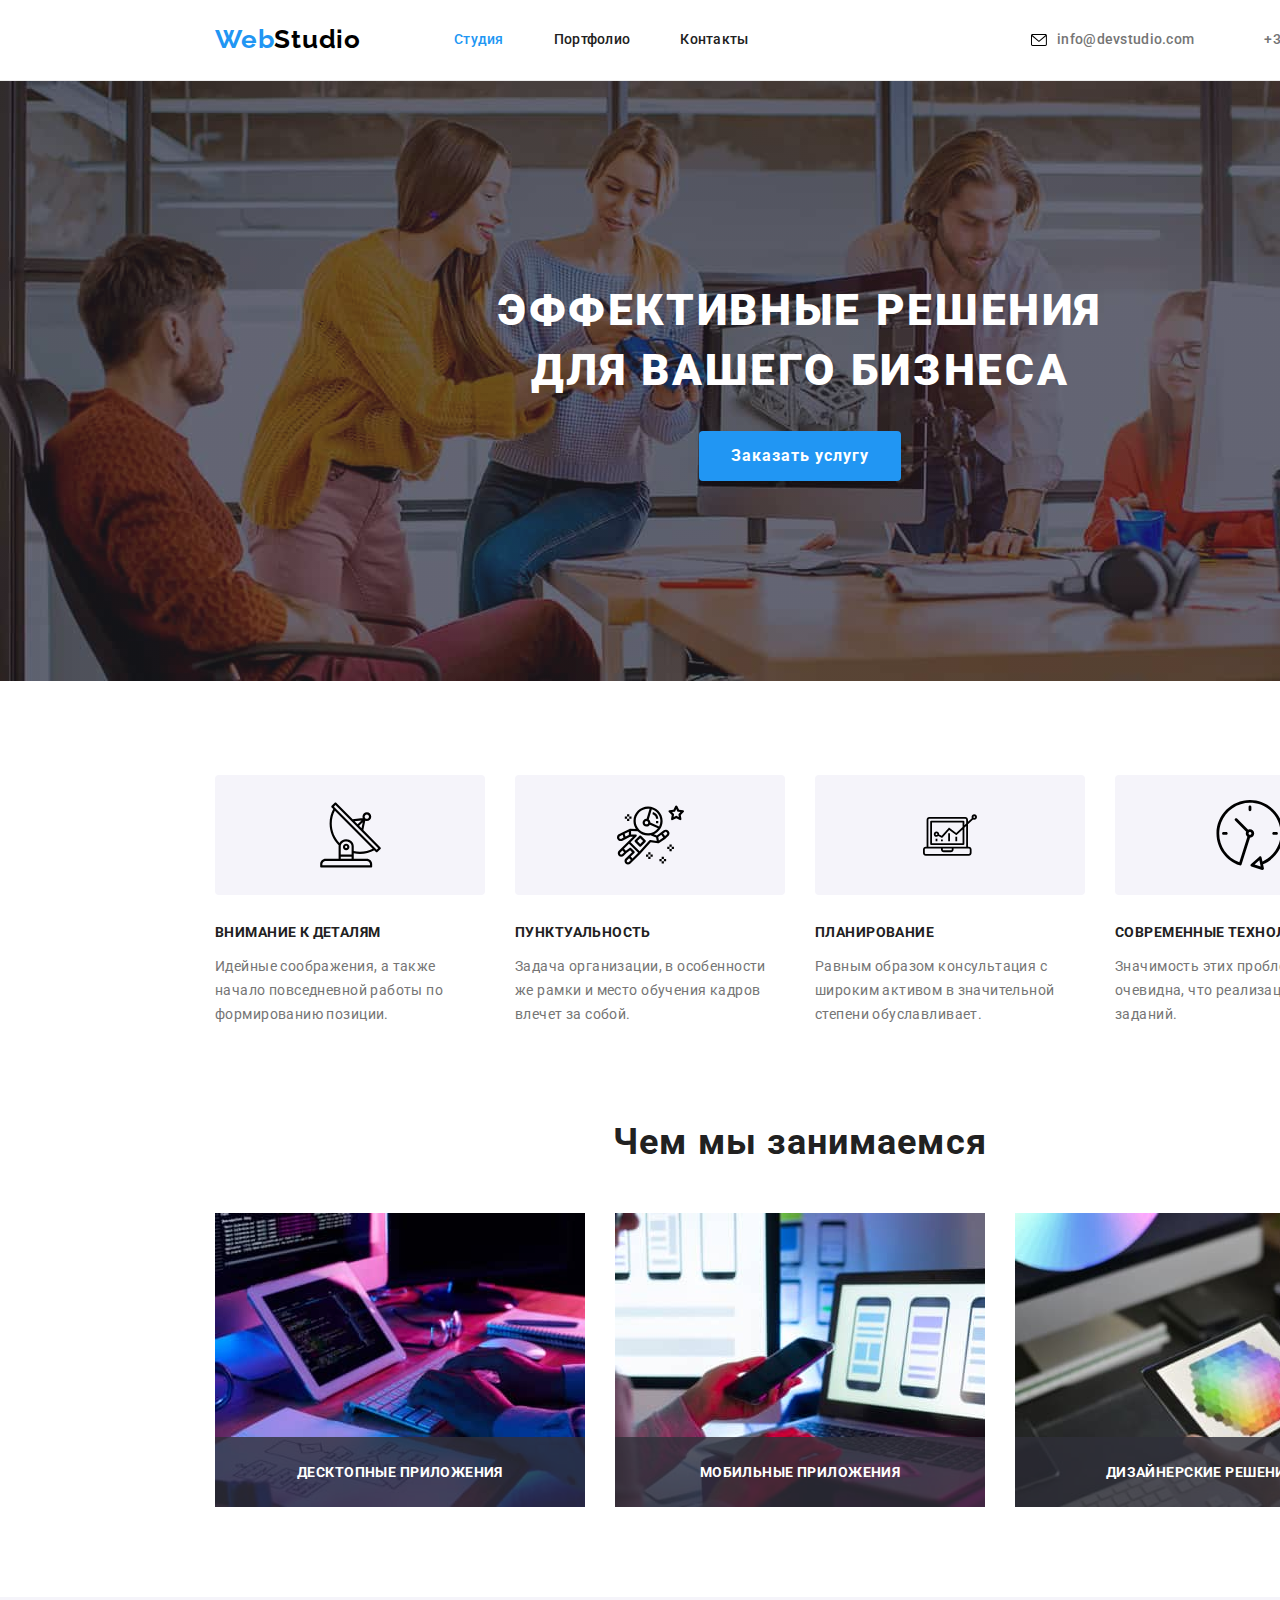
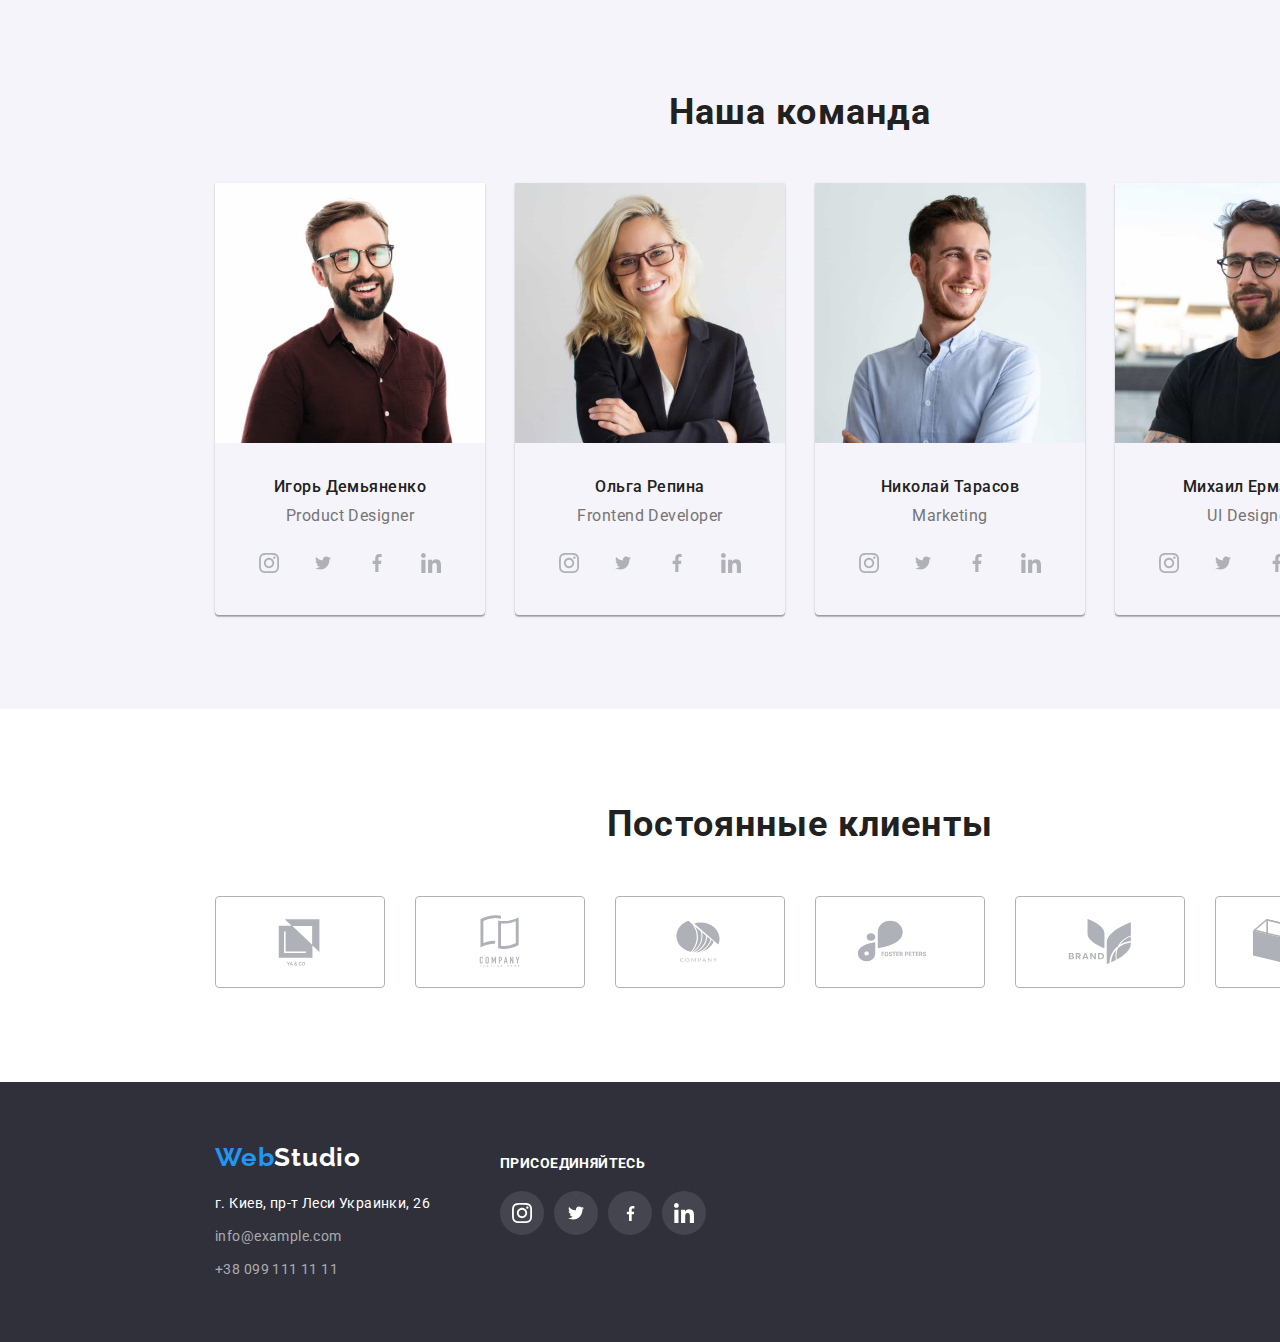
==== index.html @ a1a11449 "Попробовал позиционирование" ====
<!DOCTYPE html>
<html lang="ru">
  <head>
    <meta charset="UTF-8" />
    <meta http-equiv="X-UA-Compatible" content="IE=edge" />
    <meta name="viewport" content="width=device-width, initial-scale=1.0" />
    <title>WebStudio</title>
    <link
      href="https://fonts.googleapis.com/css2?family=Raleway:wght@700&family=Roboto:wght@400;500;700;900&display=swap"
      rel="stylesheet"
    />
    <link
      rel="stylesheet"
      href="https://cdnjs.cloudflare.com/ajax/libs/modern-normalize/1.1.0/modern-normalize.min.css"
    />
    <link rel="stylesheet" href="./styles/styles.css" />
  </head>
  <body class="page">
    <!--хэдер-->
    <header class="page-header">
      <div class="container main-nav">
        <nav class="nav">
          <a href="./index.html" class="logo-header logo item" lang="en"
            ><span class="logo-blue logo">Web</span>Studio</a
          >
          <ul class="site-nav list">
            <li class="item">
              <a class="link current" href="./index.html">Студия</a>
            </li>
            <li class="item">
              <a class="link" href="./portfolio.html">Портфолио</a>
            </li>
            <li class="item"><a class="link" href="">Контакты</a></li>
          </ul>
        </nav>
        <!-- <div class="link-tel"> -->
        <ul class="site-cont list">
          <li class="item">
            <!-- <div class="header-mail"> -->
            <a class="header-contacts link" href="mailto:info@devstudio.com"
              ><svg class="header-icon" width="16px" height="12px">
                <use href="./images/icons.svg#envelope-1"></use>
              </svg>
              <span>info@devstudio.com</span>
            </a>
            <!-- </div> -->
          </li>
          <li class="item">
            <!-- <div class=""> -->
            <a class="header-contacts link" href="tel:+38-096-111-11-11"
              ><svg class="header-icon" width="10px" height="16px">
                <use href="./images/icons.svg#Vector"></use>
              </svg>
              <span>+38 096 111 11 11</span></a
            >
          </li>
        </ul>
        <!-- </div> -->
      </div>
    </header>
    <main>
      <!-- герой -->
      <section class="hero">
        <div class="conteiner hero-conteiner">
          <h1 class="hero-title">
            Эффективные решения <br />
            для вашего бизнеса
          </h1>
          <button type="button" class="btn">Заказать услугу</button>
        </div>
      </section>

      <!-- особенности -->
      <section class="section">
        <div class="container">
          <h2 class="section-title hide-head">Особенности</h2>
          <!-- далее будет скрытым заголовком, вставлен в т.ч. для иерархии заголовков  -->
          <ul class="feature list">
            <li class="item feature-item item-antena">
              <div class="feature-pic-box">
                <svg class="feature-pic" width="65px" height="70px">
                  <use href="./images/icons.svg#antenna-1"></use>
                </svg>
              </div>
              <h3 class="title">Внимание к деталям</h3>
              <p class="feature-text">
                Идейные соображения, а также начало повседневной работы по
                формированию позиции.
              </p>
            </li>
            <li class="item feature-item item-clock">
              <div class="feature-pic-box">
                <svg class="feature-pic" width="67px" height="70px">
                  <use href="./images/icons.svg#astronaut-1"></use>
                </svg>
              </div>
              <h3 class="title">Пунктуальность</h3>
              <p class="feature-text">
                Задача организации, в особенности же рамки и место обучения
                кадров влечет за собой.
              </p>
            </li>
            <li class="item feature-item item-diagram">
              <div class="feature-pic-box">
                <svg class="feature-pic" width="70px" height="54px">
                  <use href="./images/icons.svg#diagram-1"></use>
                </svg>
              </div>
              <h3 class="title">Планирование</h3>
              <p class="feature-text">
                Равным образом консультация с широким активом в значительной
                степени обуславливает.
              </p>
            </li>
            <li class="item feature-item item-astronaut">
              <div class="feature-pic-box">
                <svg class="feature-pic" width="70px" height="70px">
                  <use href="./images/icons.svg#clock-1"></use>
                </svg>
              </div>
              <h3 class="title">Современные технологии</h3>
              <p class="feature-text text">
                Значимость этих проблем настолько очевидна, что реализация
                плановых заданий.
              </p>
            </li>
          </ul>
        </div>
      </section>
      <!-- Чем мы занимаемся -->
      <section class="section-respons">
        <div class="container">
          <h2 class="section-title">Чем мы занимаемся</h2>
          <ul class="functions list">
            <li class="item">
              <div class="functions-card">
                <img
                src="./images/code.jpg"
                alt="пишется код"
                class="hren"
                width="370"
                />
                 <h3 class="title function-title">Десктопные приложения</h3>
            </div class="container functions-card">
            </li>
            <li class="item">
              <div class="functions-card">
                <img
                  src="./images/ma.jpg"
                  alt="мобильные приложения"
                  width="370"
                />
                <h3 class="title function-title">Мобильные приложения</h3>
                </div>
              
            </li>
            <li class="item">
              <div class="functions-card">
                <img
                  src="./images/design.jpg"
                  alt="выбирается цвет для дизайна"
                  width="370"
                />
                <h3 class="title function-title">Дизайнерские решения</h3>
              </div>
            </li>
          </ul>
        </div>
      </section>
      <!-- Наша команда -->
      <section class="section team">
        <div class="container">
          <h2 class="section-title">Наша команда</h2>
          <ul class="team list">
            <li class="item">
              <img
                class="team-picture"
                src="./images/igor-pd.jpg"
                alt="Игорь, продакт-дизайнер"
                width="270"
              />
              <div class="team-conteiner">
                <h3 class="title">Игорь Демьяненко</h3>
                <p class="team-role" lang="en">Product Designer</p>
                <ul class="team-socials">
                  <li class="team-item">
                    <a class="team-link" href="">
                      <svg class="team-icon" width="20px" height="20px">
                        <use href="./images/icons.svg#instagram-2"></use>
                      </svg>
                    </a>
                  </li>
                  <li class="team-item">
                    <a class="team-link" href="">
                      <svg class="team-icon" width="16px" height="20px">
                        <use href="./images/icons.svg#twitter-1"></use>
                      </svg>
                    </a>
                  </li>
                  <li class="team-item">
                    <a class="team-link" href="">
                      <svg class="team-icon" width="18px" height="30px">
                        <use href="./images/icons.svg#facebook-1"></use>
                      </svg>
                    </a>
                  </li>
                  <li class="team-item">
                    <a class="team-link" href="">
                      <svg class="team-icon" width="20px" height="20px">
                        <use href="./images/icons.svg#linkedin-1"></use>
                      </svg>
                    </a>
                  </li>
                </ul>
              </div>
            </li>
            <li class="item">
              <img
                class="team-picture"
                src="./images/olga-fd.jpg"
                alt="Ольга, фронтенд разработчик"
                width="270"
              />
              <div class="team-conteiner">
                <h3 class="title">Ольга Репина</h3>
                <p class="team-role" lang="en">Frontend Developer</p>
                <ul class="team-socials">
                  <li class="team-item">
                    <a class="team-link" href="">
                      <svg class="team-icon" width="20px" height="20px">
                        <use href="./images/icons.svg#instagram-2"></use>
                      </svg>
                    </a>
                  </li>
                  <li class="team-item">
                    <a class="team-link" href="">
                      <svg class="team-icon" width="16px" height="20px">
                        <use href="./images/icons.svg#twitter-1"></use>
                      </svg>
                    </a>
                  </li>
                  <li class="team-item">
                    <a class="team-link" href="">
                      <svg class="team-icon" width="18px" height="30px">
                        <use href="./images/icons.svg#facebook-1"></use>
                      </svg>
                    </a>
                  </li>
                  <li class="team-item">
                    <a class="team-link" href="">
                      <svg class="team-icon" width="20px" height="20px">
                        <use href="./images/icons.svg#linkedin-1"></use>
                      </svg>
                    </a>
                  </li>
                </ul>
              </div>
            </li>
            <li class="item">
              <img
                class="team-picture"
                src="./images/nick-mar.jpg"
                alt="Николай, маркетинг"
                width="270"
              />
              <div class="team-conteiner">
                <h3 class="title">Николай Тарасов</h3>
                <p class="team-role" lang="en">Marketing</p>
                <ul class="team-socials">
                  <li class="team-item">
                    <a class="team-link" href="">
                      <svg class="team-icon" width="20px" height="20px">
                        <use href="./images/icons.svg#instagram-2"></use>
                      </svg>
                    </a>
                  </li>
                  <li class="team-item">
                    <a class="team-link" href="">
                      <svg class="team-icon" width="16px" height="20px">
                        <use href="./images/icons.svg#twitter-1"></use>
                      </svg>
                    </a>
                  </li>
                  <li class="team-item">
                    <a class="team-link" href="">
                      <svg class="team-icon" width="18px" height="30px">
                        <use href="./images/icons.svg#facebook-1"></use>
                      </svg>
                    </a>
                  </li>
                  <li class="team-item">
                    <a class="team-link" href="">
                      <svg class="team-icon" width="20px" height="20px">
                        <use href="./images/icons.svg#linkedin-1"></use>
                      </svg>
                    </a>
                  </li>
                </ul>
              </div>
            </li>
            <li class="item">
              <img
                class="team-picture"
                src="./images/mikhail-ui-des.jpg"
                alt="Михаил, дизайнер внешнего вида"
                width="270"
              />
              <div class="team-conteiner">
                <h3 class="title">Михаил Ермаков</h3>
                <p class="team-role" lang="en">UI Designer</p>
                <ul class="team-socials">
                  <li class="team-item">
                    <a class="team-link" href="">
                      <svg class="team-icon" width="20px" height="20px">
                        <use href="./images/icons.svg#instagram-2"></use>
                      </svg>
                    </a>
                  </li>
                  <li class="team-item">
                    <a class="team-link" href="">
                      <svg class="team-icon" width="16px" height="20px">
                        <use href="./images/icons.svg#twitter-1"></use>
                      </svg>
                    </a>
                  </li>
                  <li class="team-item">
                    <a class="team-link" href="">
                      <svg class="team-icon" width="18px" height="30px">
                        <use href="./images/icons.svg#facebook-1"></use>
                      </svg>
                    </a>
                  </li>
                  <li class="team-item">
                    <a class="team-link" href="">
                      <svg class="team-icon" width="20px" height="20px">
                        <use href="./images/icons.svg#linkedin-1"></use>
                      </svg>
                    </a>
                  </li>
                </ul>
              </div>
            </li>
          </ul>
        </div>
      </section>
      <!-- Постоянные клиенты компании-->
      <section class="section">
        <h2 class="section-title">Постоянные клиенты</h2>
        <ul class="clients list">
          <li class="cliets-list">
            <a href="" class="clients-link">
              <svg class="clients-pic" width="106px" height="60px">
                <use href="./images/icons.svg#logo1"></use>
              </svg>
            </a>
          </li>
          <li class="cliets-list">
            <a href="" class="clients-link">
              <svg class="clients-pic" width="106px" height="60px">
                <use href="./images/icons.svg#logo2"></use>
              </svg>
            </a>
          </li>
          <li class="cliets-list">
            <a href="" class="clients-link">
              <svg class="clients-pic" width="106px" height="60px">
                <use href="./images/icons.svg#logo3"></use>
              </svg>
            </a>
          </li>
          <li class="cliets-list">
            <a href="" class="clients-link">
              <svg class="clients-pic" width="106px" height="60px">
                <use href="./images/icons.svg#logo4"></use>
              </svg>
            </a>
          </li>
          <li class="cliets-list">
            <a href="" class="clients-link">
              <svg class="clients-pic" width="106px" height="60px">
                <use href="./images/icons.svg#logo5"></use>
              </svg>
            </a>
          </li>
          <li class="cliets-list">
            <a href="" class="clients-link">
              <svg class="clients-pic" width="106px" height="60px">
                <use href="./images/icons.svg#logo6"></use>
              </svg>
            </a>
          </li>
        </ul>
      </section>
    </main>
    <!-- футер -->
    <footer class="footer">
      <div class="container footer-box">
        <div class="footer-adres-box">
          <a class="logo-footer logo" href="./index.html"
            ><span class="logo-blue logo">Web</span>Studio</a
          >
          <address class="">
            <ul class="footer-text list">
              <li class="footer-item">
                <a
                  class="adress footer-link"
                  href="https://goo.gl/maps/YtgKxtTX7qy2pB3RA"
                  target="_blank"
                  rel="noopener nofollow noreferrer"
                  >г. Киев, пр-т Леси Украинки, 26</a
                >
              </li>
              <li class="footer-item">
                <a class="footer-link" href="mailto:info@example.com"
                  >info@example.com</a
                >
              </li>
              <li class="footer-item">
                <a class="footer-link" href="tel:+38-099-111-11-11"
                  >+38 099 111 11 11</a
                >
              </li>
            </ul>
          </address>
        </div>
        <div class="footer-socials-box">
          <h3 class="footer-title">присоединяйтесь</h3>
          <ul class="footer-socials">
            <li class="footer-socials-item">
              <a href="" class="footer-socials-link">
                <svg class="footer-socials-icon" width="20px" height="20px">
                  <use href="./images/icons.svg#instagram-2"></use>
                </svg>
              </a>
            </li>
            <li class="footer-socials-item">
              <a href="" class="footer-socials-link">
                <svg class="footer-socials-icon" width="16px" height="20px">
                  <use href="./images/icons.svg#twitter-1"></use>
                </svg>
              </a>
            </li>
            <li class="footer-socials-item">
              <a href="" class="footer-socials-link">
                <svg class="footer-socials-icon" width="15px" height="25px">
                  <use href="./images/icons.svg#facebook-1"></use>
                </svg>
              </a>
            </li>
            <li class="footer-socials-item">
              <a href="" class="footer-socials-link">
                <svg class="footer-socials-icon" width="20px" height="20px">
                  <use href="./images/icons.svg#linkedin-1"></use>
                </svg>
              </a>
            </li>
          </ul>
        </div>
      </div>
    </footer>
  </body>
</html>
---- styles/styles.css ----
html {
    box-sizing: border-box;
}

*,
*::before,
*::after {
    box-sizing: inherit;
}

:root {
    /* background */
    --primary-bg-color: #FFFFFF;
    --secondary-bg-color: #2F303A;
    --accent-bg-color: #F5F4FA;
    /* text */
    --primary-text-color: #212121;
    --secondaty-text-color: #757575;
    --accent-color: #2196F3;
    --hero-text-color: #FFFFFF;
    --logo-header-color: #000000;
    --logo-footer-color: #FFFFFF;
    --footer-contacts-color: (rgba(255, 255, 255, 0.6));
}

*h1,
h2,
h3,
h4,
h5,
h6,
p {
    margin: 0;
    text-decoration: none;
}

/* Body */
.page {
    background-color: var(--primary-bg-color);

    font-family: Roboto, sans-serif;
    color: var(--primary-text-color);

    list-style-type: none;
    margin: 0;

    /* outline: 2px solid red; */
    width: 1600px;
}

/* button {
    font-family: inherit;
    cursor: pointer;
} */

.list {
    list-style: none;

    padding: 0;
    margin: 0;
}

.container {
    width: 1200px;
    margin: 0 auto;

    padding-left: 15px;
    padding-right: 15px;

    /* outline: 2px solid red; */
}

.hide-head {
    display: none;
}

/* Page header */

.page-header {
    border-bottom: 1px solid #ECECEC;
    /* padding-top: 32px;
    padding-bottom: 32px; */
}

/* Logo */
.logo-header,
.logo-footer,
.logo-blue {
    font-family: 'Raleway', cursive;
    font-weight: 700;
    font-size: 26px;
    line-height: 1.19;
    letter-spacing: 0.03em;
}

.logo-header {
    color: var(--logo-header-color);

    display: block;
    padding-top: 24px;
    padding-bottom: 25px;
}

.logo-footer {
    color: var(--logo-footer-color);

    margin-top: 0;
    margin-bottom: 20px;
    display: inline-block;
}

.logo-header .logo-footer {
    font-family: Raleway, cursive;
}

.logo-blue {
    color: var(--accent-color);
}

.link,
.footer-item,
.logo-header,
.logo-footer {
    text-decoration: none;
}

/* site-nav */
.main-nav {
    display: flex;
    align-items: center;
}

.site-nav .link,
.site-cont .link {
    font-weight: 500;
    font-size: 14px;
    line-height: 1.14;
    letter-spacing: 0.02em;
    color: var(--primary-text-color);
}

.nav {
    display: flex;
}

.site-nav {
    display: flex;
    margin-left: 93px;
}

.site-cont {
    display: flex;
    margin-left: auto;
}

/* .link:before {
    content: "";
    margin-left: 10px;
    background-image: url(../images/Vector.png);
    background-size: contain;

} */

/* .site-nav .item:not(:last-child) {
    margin-right: 50px;
}

.site-cont .item:not(:last-child) {
    margin-right: 50px;
} */

.site-nav .item+.item,
.site-cont .item+.item {
    margin-left: 50px;
}

.site-nav .link:hover,
.site-nav .link:focus {
    color: var(--accent-color);
}

.site-nav .link.current {
    color: var(--accent-color);
}

.site-cont .link {
    color: var(--secondaty-text-color);
}

.site-cont .link:hover,
.site-cont .link:focus {
    color: var(--accent-color);
}

.site-nav .link {
    display: block;
    padding-top: 32px;
    padding-bottom: 32px;
}

.header-contacts {
    display: flex;
    align-items: center;
    cursor: pointer;
}

.header-contacts:hover .header-icon,
.header-contacts:focus .header-icon {
    fill: var(--accent-color);
}

/* .header-tel {
    display: flex;
    align-items: center;
    text-align: center;
    gap: 10px;
    cursor: pointer;
} */

/* .link-tel {
    display: flex;
    align-items: center;
    text-align: center;
} */

.header-icon {
    margin-right: 10px;

}

/* Hero */

.hero-title {
    font-weight: 900;
    font-size: 44px;
    line-height: 1.36;
    text-align: center;
    letter-spacing: 0.06em;
    text-transform: uppercase;
    color: var(--hero-text-color);

    margin: 0;
    margin-bottom: 30px;
}

.hero-conteiner {
    padding-top: 200px;
    padding-bottom: 200px;
    margin-left: auto;
    margin-right: auto;
    max-width: 1600px;
    height: 600px;

    background-image: linear-gradient(to right,
            rgba(47, 48, 58, 0.4),
            rgba(47, 48, 58, 0.4)),
        url(../images/background.jpg);
    background-repeat: no-repeat;
    background-position: center;
}

/* Button main page*/
.btn {
    display: block;
    margin-left: auto;
    margin-right: auto;
    padding: 10px 32px;

    box-shadow: 0px 4px 4px rgba(0, 0, 0, 0.15);
    border: 4px;
    background-color: var(--accent-color);
    border-radius: 4px;

    font-weight: 700;
    font-size: 16px;
    line-height: 1.89;
    text-align: center;
    letter-spacing: 0.06em;
    color: var(--hero-text-color);
    cursor: pointer;
}

.btn:hover,
.btn:focus {
    color: var(--accent-color);
    background-color: var(--primary-bg-color);
}

/* Section */

.section-title {
    margin-top: 0;
    margin-bottom: 50px;

    font-weight: 700;
    font-size: 36px;
    line-height: 1.17;
    text-align: center;
    letter-spacing: 0.03em;
    color: var(--primary-text-color);
}

/* Feature/Functions/Our team */
.section {
    padding-top: 94px;
    padding-bottom: 94px;
}

.feature .item {
    width: 270px;
}

.feature-pic-box {
    display: flex;
    align-items: center;
    justify-content: center;
    width: 270px;
    height: 120px;
    margin-bottom: 30px;
    background: #F5F4FA;
    border-radius: 4px;
}

.feature,
.functions,
.team {
    display: flex;
}

.feature,
.functions {
    justify-content: space-between;

}

.functions .item {
    margin-bottom: -4px;
}

.functions-card {
    position: relative;
    margin: 0;
    padding: 0;
    display: flex;
    align-items: flex-end;

}

.function-title {
    font-size: 14px;
    line-height: 16px;
    text-align: center;
    letter-spacing: 0.03em;
    text-transform: uppercase;
    color: var(--hero-text-color);

    background: rgba(47, 48, 58, 0.8);

    margin: 0;
    padding-top: 27px;
    padding-bottom: 27px;

    position: absolute;
    /* bottom: 0;
    left: 0; 
    "ЕСЛИ ЭЛЕМЕНТОВ НЕСКОЛЬКО У RELATIVE СНИМАЕМ ФЛЕКС И ВІСТАВЛЯЕМ (%), видео Репеті 5 модуль +-20ые минуты*/
    width: 100%;
}

/* .functions .item+.item {
    margin-left: 30px;
} */

.feature .title {
    font-weight: 700;
    font-size: 14px;
    line-height: 1.14;
    letter-spacing: 0.03em;
    text-transform: uppercase;

    margin-top: 0;
}


.feature-text {
    margin-top: 0;
    margin-bottom: 0;

    font-size: 14px;
    line-height: 1.71;
    letter-spacing: 0.03em;
    color: var(--secondaty-text-color);
}

.feature-text {
    margin-top: 0;
    margin-bottom: 0;
}

.section-title .title {
    font-weight: 700;
    font-size: 16px;
    line-height: 1.19;
    letter-spacing: 0.03em;
    text-transform: uppercase;
}

.section-respons {
    padding-bottom: 94px;
}

.team {
    justify-content: space-between;
    background-color: var(--accent-bg-color);
}

.team .item {
    box-shadow: 0px 1px 3px rgba(0, 0, 0, 0.12), 0px 1px 1px rgba(0, 0, 0, 0.14), 0px 2px 1px rgba(0, 0, 0, 0.2);
    border-radius: 0px 0px 4px 4px;
}

.team .title {
    margin-top: 0;
    margin-bottom: 10px;

    font-weight: 500;
    font-size: 16px;
    line-height: 1.19;
    text-align: center;
    letter-spacing: 0.03em;
}

.team-role {
    margin: 0;

    font-size: 16px;
    line-height: 1.19;
    letter-spacing: 0.03em;
    text-align: center;
    color: var(--secondaty-text-color);
    margin-bottom: 16px;
}

.team-picture {
    margin-top: 0;
    margin-bottom: 0px;
}

.team-conteiner {
    padding-top: 30px;
    padding-bottom: 30px;
    margin-bottom: 0;
}

.team-socials {
    list-style: none;
    display: flex;
    gap: 10px;
    padding: 0;
    margin: 0;
    /* outline: 1px solid red; */
    margin-left: 32px;
    margin-right: 32px;
    /* посмотреть в записи центровку */
}

.team-item {
    height: 44px;
    width: 44px;
}

.team-link {
    display: flex;
    width: 100%;
    height: 100%;
    align-items: center;
    justify-content: center;
    border-radius: 50%;
    cursor: pointer;
}

.team-icon {
    fill: #AFB1B8;

}

.team-item:hover .team-link,
.team-item:focus .team-link {
    background-color: var(--accent-color);
    fill: var(--hero-text-color);
}


.team-link:hover .team-icon,
.team-link:focus .team-icon {
    fill: var(--hero-text-color);
    background-color: var(--accent-color);
}

.clients {
    list-style: none;
    display: flex;
    justify-content: center;
    gap: 30px;
    padding: 0;
    margin: 0;
    /* outline: 1px solid red; */
    margin-left: 32px;
    margin-right: 32px;
}

.cliets-list {
    height: 92px;
    width: 170px;
}

.clients-link {
    display: flex;
    width: 100%;
    height: 100%;
    align-items: center;
    justify-content: center;
    cursor: pointer;
    border: 1px solid #AFB1B8;
    border-radius: 4px;
}

.clients-pic {
    fill: #AFB1B8;
}

.clients-link:hover .clients-pic,
.clients-link:focus .clients-pic {
    fill: var(--accent-color);
}

.clients-link:hover,
.clients-link:focus {
    border-color: var(--accent-color);
}

/* Footer */
.footer {


    background-color: var(--secondary-bg-color);

    list-style-type: none;
    padding-top: 60px;
    padding-bottom: 60px;
}

.footer-box {
    display: flex;
}

.footer-text {
    margin-bottom: 0;
}

.footer-text .adress {
    color: var(--hero-text-color);
}

.footer-item {
    margin-bottom: 9px;
}

.footer-link {
    display: block;

    font-style: normal;
    font-size: 14px;
    line-height: 1.71;
    letter-spacing: 0.03em;
    color: rgba(255, 255, 255, 0.6);
    text-decoration: none;
}

.footer-item:last-child {
    margin-bottom: 0px;
}

.footer-link:hover,
.footer-link:focus {
    color: var(--accent-color);
}

.footer-adres-box {
    margin-right: 70px;
}

/* footer social networks */

.footer-title {
    font-weight: 700;
    font-size: 14px;
    line-height: 1.14;
    letter-spacing: 0.03em;
    text-transform: uppercase;

    color: var(--hero-text-color);
    margin-bottom: 20px;
    padding: 0;
}

.footer-socials {
    list-style: none;
    display: flex;
    gap: 10px;
    padding: 0;
    margin: 0;
}

.footer-socials-link {
    display: flex;
    width: 100%;
    height: 100%;
    align-items: center;
    justify-content: center;
    border-radius: 50%;
    cursor: pointer;
    text-decoration: none;
    background-color: rgba(255, 255, 255, 0.1);
}

.footer-socials-item {
    height: 44px;
    width: 44px;
}

.footer-socials-icon {
    fill: var(--hero-text-color);

}

.footer-socials-link:hover,
.footer-socials-link:focus {
    background-color: var(--accent-color);
    fill: var(--hero-text-color);
}


/* PORTFOLIO PAGE */
.section .works {
    padding-top: 94px;
    padding-bottom: 94px;
}

/* Buttons */

.button {
    background-color: var(--accent-bg-color);

    padding: 6px 22px;
    cursor: pointer;
    border-radius: 4px;
    border: none;
    list-style-type: none;

    font-weight: 500;
    font-size: 16px;
    line-height: 1.63;
    text-align: center;
    letter-spacing: 0.03em;
    color: var(--primary-text-color);
}

.filtr-btn {
    text-align: center;
    margin-bottom: 50px;
}


.button-list {
    display: inline-block;
    border-radius: 4px;
}



.filtr-btn .button-list+.button-list {
    margin-left: 8px;
}

.filtr-btn button:hover,
.filtr-btn button:focus {
    background-color: var(--accent-color);
    color: var(--hero-text-color);
    box-shadow: 0px 3px 1px rgba(0, 0, 0, 0.1), 0px 1px 2px rgba(0, 0, 0, 0.08), 0px 2px 2px rgba(0, 0, 0, 0.12);
    border-radius: 4px;
}

/* Projects */

.project-title {
    margin-top: 0;
    margin-bottom: 4px;
    font-weight: 700;
    font-size: 18px;
    line-height: 2;
    letter-spacing: 0.06em;
}

.projects-desk {
    margin-top: 0;
    margin-bottom: 0;

    font-size: 16px;
    line-height: 1.88;
    letter-spacing: 0.03em;
    color: var(--secondaty-text-color);
}

.projects {
    display: flex;
    flex-wrap: wrap;
    gap: 30px;
    margin: 0;
}

.works-pictures {
    flex-basis: calc((100% - 60px) / 3);
    display: block;
}

.project-item:hover {
    box-shadow: 0px 1px 1px rgba(0, 0, 0, 0.12), 0px 4px 4px rgba(0, 0, 0, 0.06), 1px 4px 6px rgba(0, 0, 0, 0.16);
}

.project-item .item {
    text-decoration: none;
    color: var(--primary-text-color);
}

.project-card {
    position: relative;
    display: flex;
    justify-content: center;
    align-items: center;
}

.project-card-text {
    font-size: 18px;
    line-height: 1.56;
    letter-spacing: 0.03em;
    color: var(--secondary-bg-color);
    /* var(--hero-text-color); */

    padding: 63px 24px;

    margin: 0;
    position: absolute;
    /* width: 100%;
    height: 100%; */
}

/* .project-card-text::before {
    display: inline;
    margin: 0;
    position: absolute;
    width: 100%;
    height: 100%;
    background-color: #2196F3;

} */

.content {
    padding-top: 20px;
    border-left: 1px solid #EEEEEE;
    border-bottom: 1px solid #EEEEEE;
    border-right: 1px solid #EEEEEE;
    padding: 20px 24px;
}

/* 0000 .filtr .btn-list */
/* текст */
/* #212121 - цвет основного текста */
/* #757575 - вторичный цвет */
/* #FFFFFF - белый цвет теkста */
/* #2196F3 - акцент (голубой) */
/* rgba(255, 255, 255, 0.6) - цвет контактов в футере*/
/* фон */
/* #FFFFFF - основной цвет фона */
/* #2F303A - вторичный цвет фона */
/* #F5F4FA - третий цвет фона */
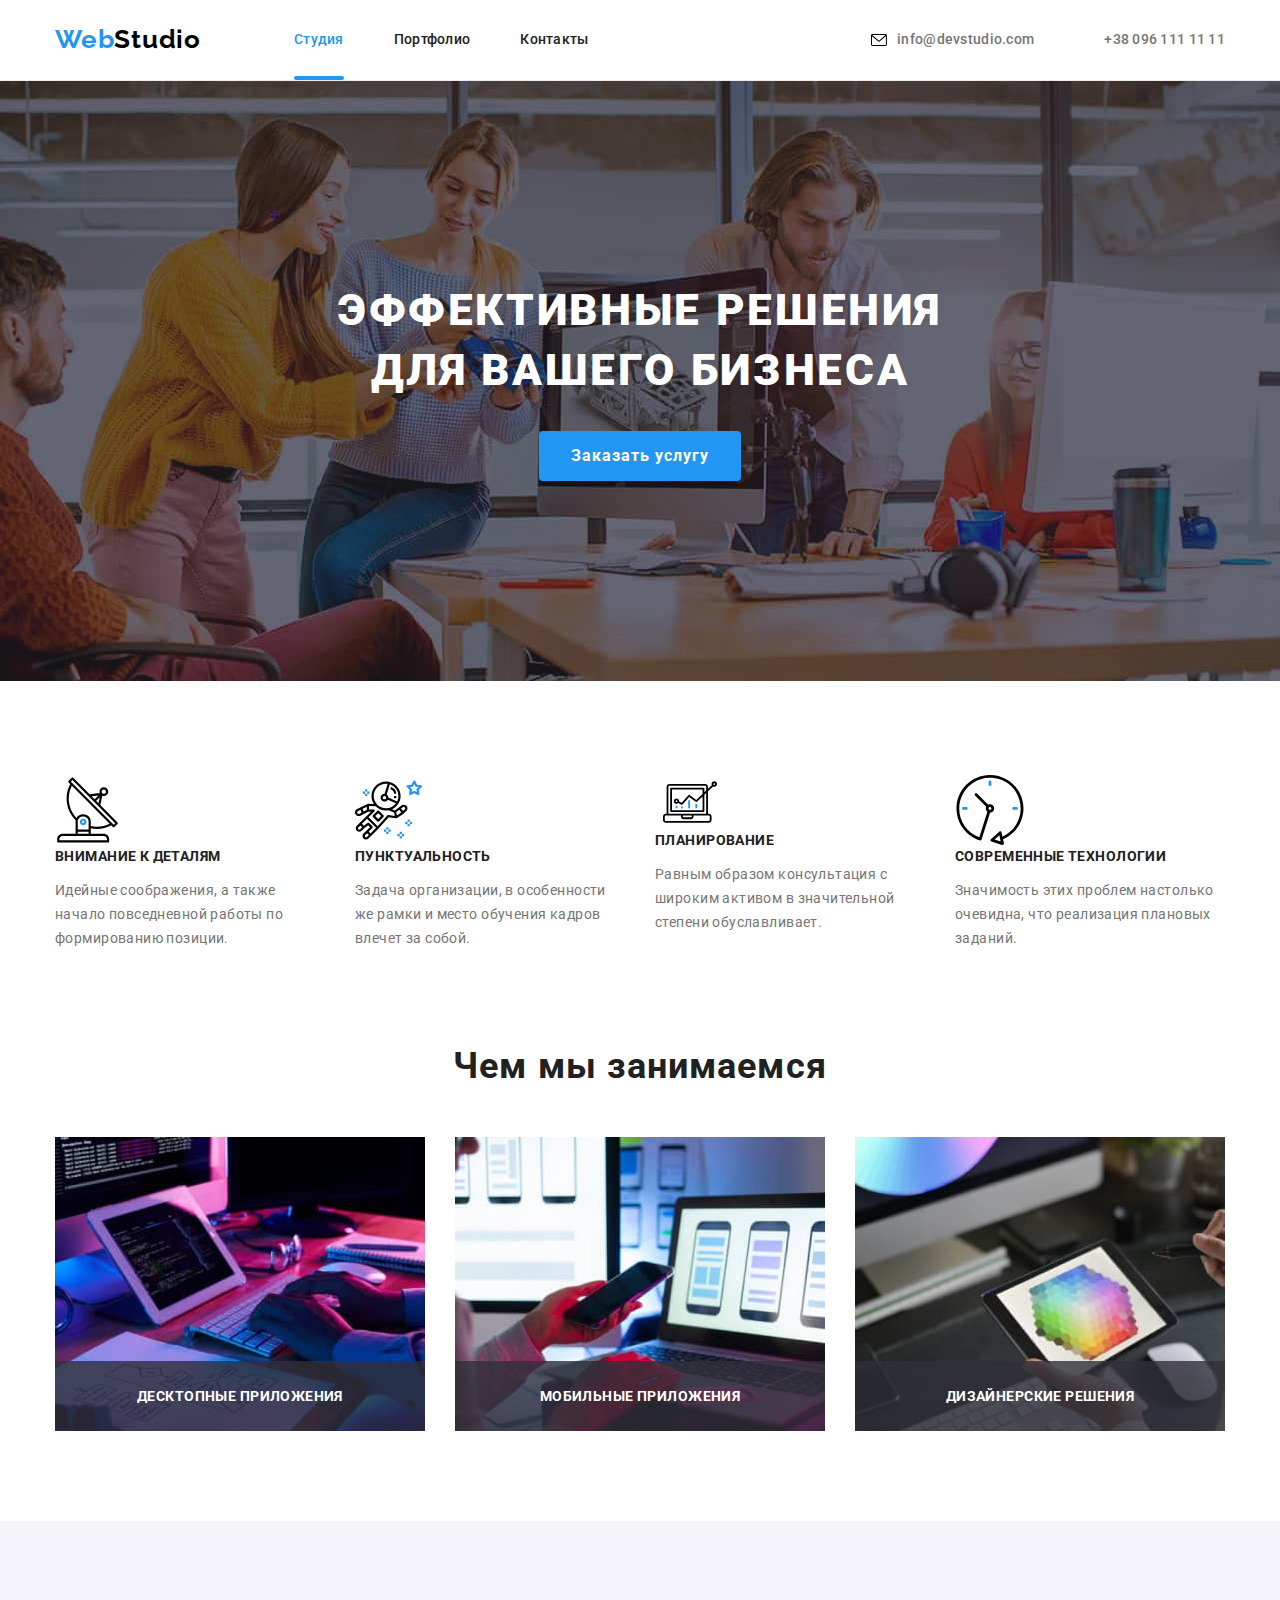
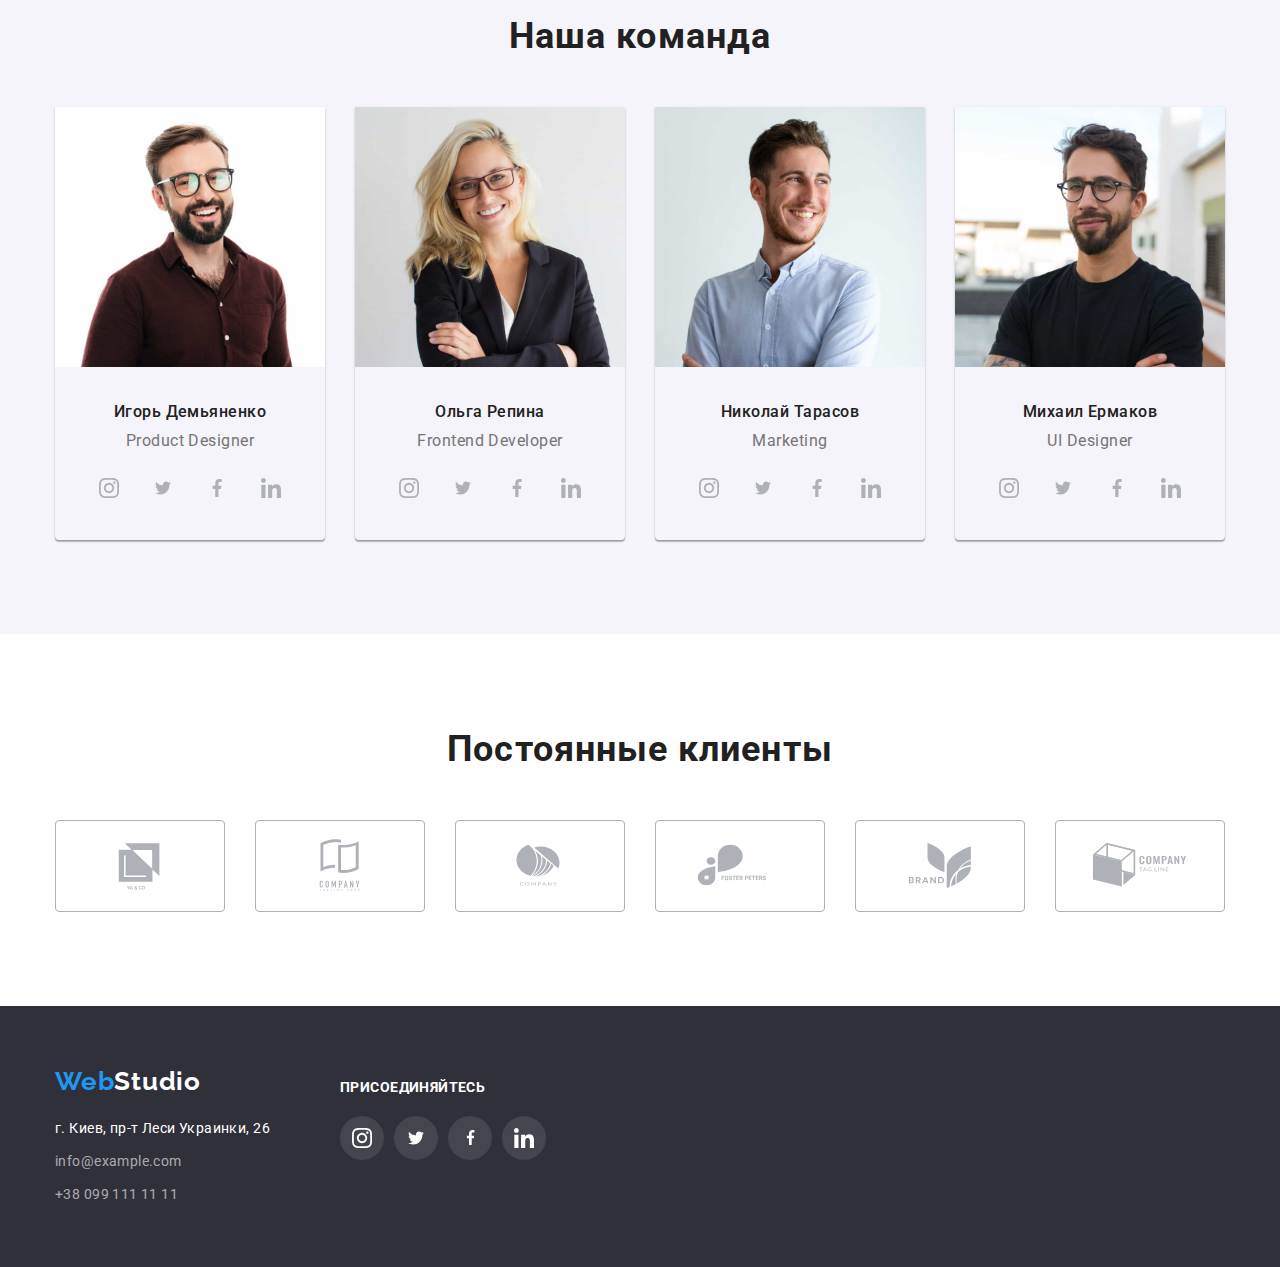
==== commit c7623467: "Подчеркивание, модальное окно и оверлейн" ====
--- a/index.html
+++ b/index.html
@@ -24,13 +24,15 @@
             ><span class="logo-blue logo">Web</span>Studio</a
           >
           <ul class="site-nav list">
-            <li class="item">
-              <a class="link current" href="./index.html">Студия</a>
-            </li>
-            <li class="item">
-              <a class="link" href="./portfolio.html">Портфолио</a>
-            </li>
-            <li class="item"><a class="link" href="">Контакты</a></li>
+            <li class="item menu-item">
+              <a class="link current nav-link" href="./index.html">Студия</a>
+            </li>
+            <li class="item menu-item">
+              <a class="link nav-link" href="./portfolio.html">Портфолио</a>
+            </li>
+            <li class="item menu-item">
+              <a class="link nav-link" href="">Контакты</a>
+            </li>
           </ul>
         </nav>
         <!-- <div class="link-tel"> -->
@@ -66,7 +68,9 @@
             Эффективные решения <br />
             для вашего бизнеса
           </h1>
-          <button type="button" class="btn">Заказать услугу</button>
+          <button type="button" class="btn" data-modal-open>
+            Заказать услугу
+          </button>
         </div>
       </section>
 
@@ -135,13 +139,13 @@
             <li class="item">
               <div class="functions-card">
                 <img
-                src="./images/code.jpg"
-                alt="пишется код"
-                class="hren"
-                width="370"
+                  src="./images/code.jpg"
+                  alt="пишется код"
+                  class="hren"
+                  width="370"
                 />
-                 <h3 class="title function-title">Десктопные приложения</h3>
-            </div class="container functions-card">
+                <h3 class="title function-title">Десктопные приложения</h3>
+              </div>
             </li>
             <li class="item">
               <div class="functions-card">
@@ -151,8 +155,7 @@
                   width="370"
                 />
                 <h3 class="title function-title">Мобильные приложения</h3>
-                </div>
-              
+              </div>
             </li>
             <li class="item">
               <div class="functions-card">
@@ -458,5 +461,23 @@
         </div>
       </div>
     </footer>
+    <div class="backdrop is-hidden" data-modal>
+      <div class="modal">
+        <button class="reset-btn" type="" data-modal-close>
+          <svg class="bd-close-icon">
+            <use
+              href="./images/icons.svg#close"
+              width="18px"
+              height="18px"
+            ></use>
+          </svg>
+        </button>
+        <p>
+          Lorem ipsum dolor sit amet consectetur, adipisicing elit. Consequatur
+          nostrum hic fuga qui debitis corrupti, fugit quas minima optio alias.
+        </p>
+      </div>
+    </div>
+    <script src="./js/modal.js"></script>
   </body>
 </html>
--- a/styles/styles.css
+++ b/styles/styles.css
@@ -45,7 +45,7 @@
     margin: 0;
 
     /* outline: 2px solid red; */
-    width: 1600px;
+    /* width: 1600px; */
 }
 
 /* button {
@@ -139,6 +139,28 @@
     color: var(--primary-text-color);
 }
 
+.menu-item {
+    position: relative;
+}
+
+.nav-link.link.current::after {
+    content: "";
+    min-width: 100%;
+    height: 4px;
+
+    background-color: var(--accent-color);
+    border-radius: 2px;
+    /* opacity: 0; */
+    position: absolute;
+    bottom: 0;
+    left: 0;
+}
+
+/* .nav-link:hover::after,
+.nav-link:focus::after {
+    opacity: 1;
+} */
+
 .nav {
     display: flex;
 }
@@ -159,12 +181,10 @@
     background-image: url(../images/Vector.png);
     background-size: contain;
 
-} */
-
-/* .site-nav .item:not(:last-child) {
+} 
+.site-nav .item:not(:last-child) {
     margin-right: 50px;
 }
-
 .site-cont .item:not(:last-child) {
     margin-right: 50px;
 } */
@@ -310,7 +330,7 @@
     width: 270px;
 }
 
-.feature-pic-box {
+.reset .feature-pic-box {
     display: flex;
     align-items: center;
     justify-content: center;
@@ -733,28 +753,48 @@
     color: var(--primary-text-color);
 }
 
-.project-card {
+.project-cards-box {
     position: relative;
     display: flex;
     justify-content: center;
     align-items: center;
+
 }
 
 .project-card-text {
     font-size: 18px;
     line-height: 1.56;
     letter-spacing: 0.03em;
-    color: var(--secondary-bg-color);
-    /* var(--hero-text-color); */
-
+    color: var(--hero-text-color);
+    background: rgba(33, 150, 243, 0.9);
     padding: 63px 24px;
-
+    top: 0;
+    left: 0;
     margin: 0;
     position: absolute;
-    /* width: 100%;
-    height: 100%; */
-}
-
+    opacity: 0;
+    width: 100%;
+    /* opacity: 1; */
+    /* height: 100%; */
+}
+
+.project-link:hover .project-card-text {
+    opacity: 1;
+}
+
+/* .pct::before {
+    content: "";
+    display: inline-block;
+    width: 100%;
+
+    opacity: 0;
+}
+
+.pct:hover::before {
+    opacity: 1;
+} */
+
+*/
 /* .project-card-text::before {
     display: inline;
     margin: 0;
@@ -771,6 +811,63 @@
     border-bottom: 1px solid #EEEEEE;
     border-right: 1px solid #EEEEEE;
     padding: 20px 24px;
+}
+
+
+/* BACKDROP */
+.backdrop {
+    position: fixed;
+    top: 0;
+    left: 0;
+    width: 100%;
+    height: 100%;
+    background-color: rgba(0, 0, 0, 0.4);
+}
+
+.backdrop.is-hidden {
+    opacity: 0;
+    pointer-events: none;
+}
+
+.modal {
+    position: absolute;
+    top: 50%;
+    left: 50%;
+    transform: translate(-50%, -50%);
+
+    min-width: 528px;
+    min-height: 581px;
+    padding: 30px;
+
+    background-color: var(--primary-bg-color);
+}
+
+.reset-btn {
+    display: flex;
+
+    align-items: center;
+    justify-content: end;
+
+    border: none;
+
+    text-decoration: none;
+    direction: none;
+    margin: 0;
+    padding: 0;
+    background-color: var(--primary-bg-color);
+}
+
+.bd-close-icon {
+    /* width: 100%;
+    height: 100%; */
+    cursor: pointer;
+    position: relative;
+    width: 30px;
+    height: 30px;
+    border: 1px solid rgba(0, 0, 0, 0.1);
+    border-radius: 50%;
+
+    fill: var(--logo-header-color);
 }
 
 /* 0000 .filtr .btn-list */
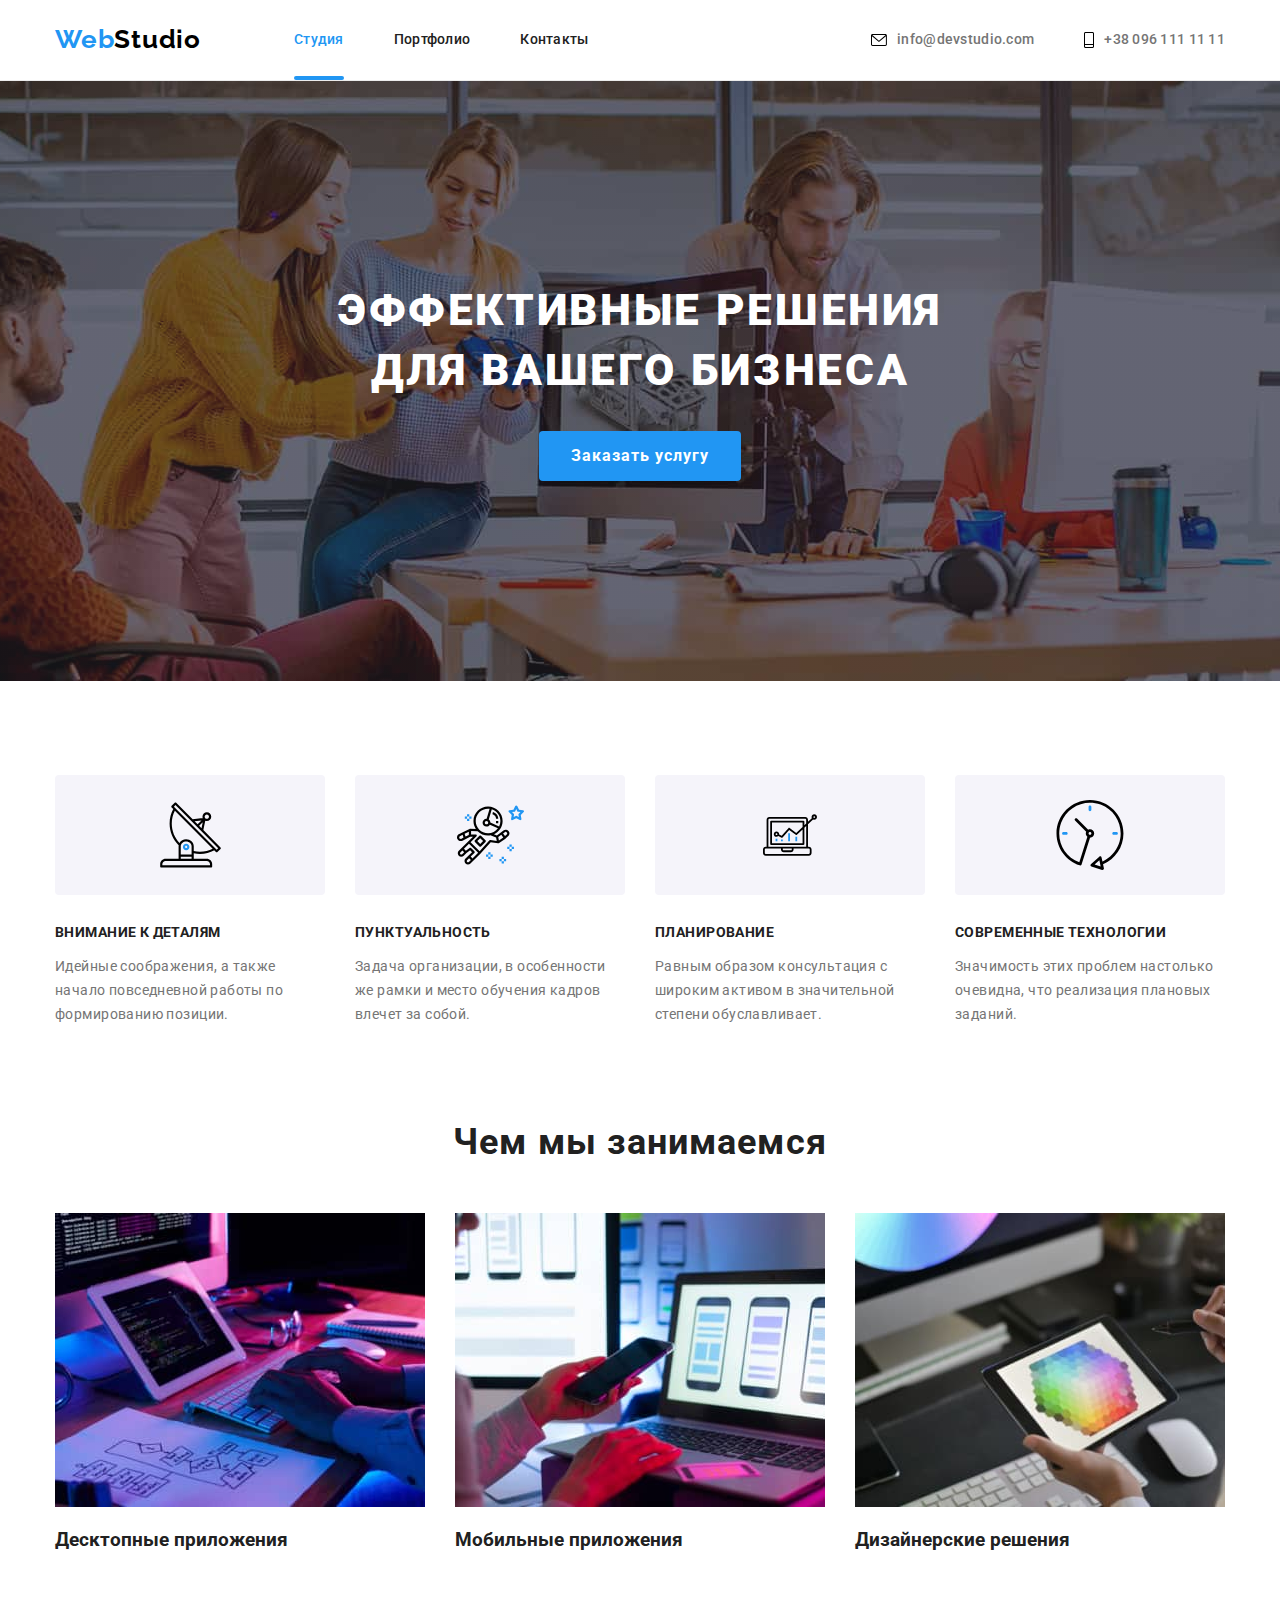
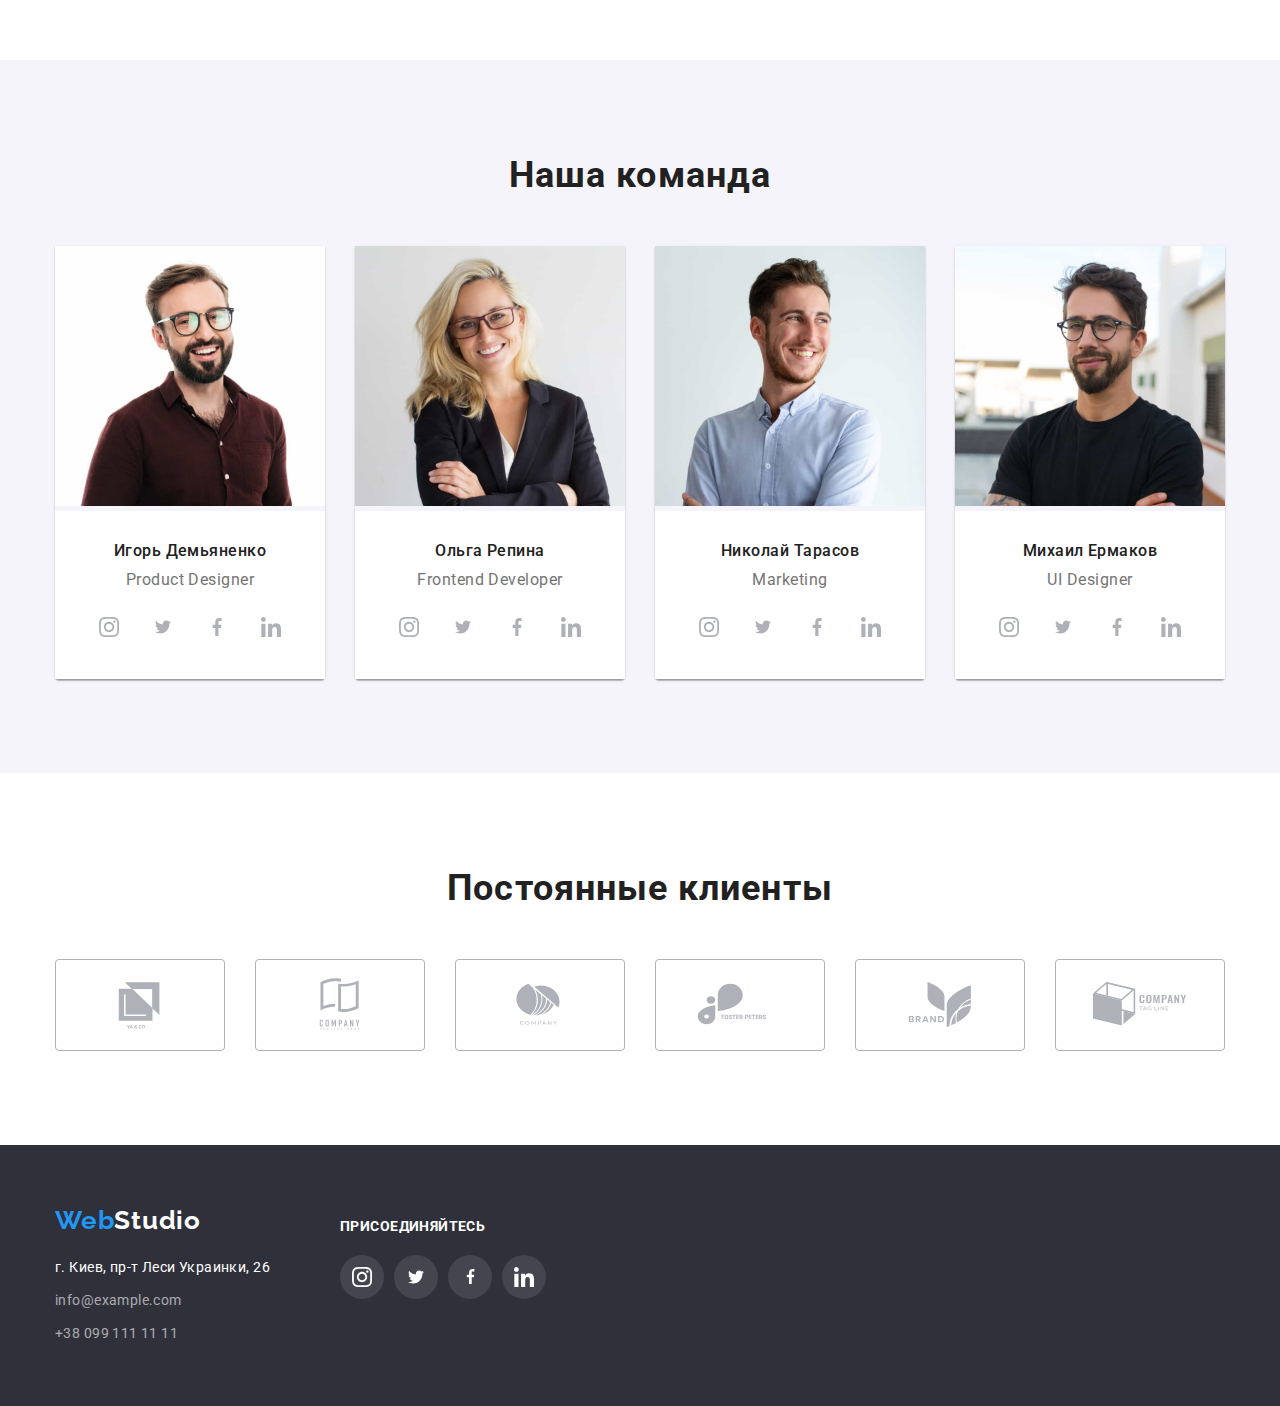
==== commit 19c537a0: "Допиляно окно и оверлеи в Портфолио" ====
--- a/index.html
+++ b/index.html
@@ -51,7 +51,7 @@
             <!-- <div class=""> -->
             <a class="header-contacts link" href="tel:+38-096-111-11-11"
               ><svg class="header-icon" width="10px" height="16px">
-                <use href="./images/icons.svg#Vector"></use>
+                <use href="./images/icons.svg#vector"></use>
               </svg>
               <span>+38 096 111 11 11</span></a
             >
@@ -77,8 +77,6 @@
       <!-- особенности -->
       <section class="section">
         <div class="container">
-          <h2 class="section-title hide-head">Особенности</h2>
-          <!-- далее будет скрытым заголовком, вставлен в т.ч. для иерархии заголовков  -->
           <ul class="feature list">
             <li class="item feature-item item-antena">
               <div class="feature-pic-box">
@@ -462,20 +460,13 @@
       </div>
     </footer>
     <div class="backdrop is-hidden" data-modal>
-      <div class="modal">
-        <button class="reset-btn" type="" data-modal-close>
-          <svg class="bd-close-icon">
-            <use
-              href="./images/icons.svg#close"
-              width="18px"
-              height="18px"
-            ></use>
+      <div class="modal" data-modal>
+        <p></p>
+        <button class="reset-btn" type="button" data-modal-close>
+          <svg class="bd-close-icon" width="50px" height="14px">
+            <use href="./images/icons.svg#close"></use>
           </svg>
         </button>
-        <p>
-          Lorem ipsum dolor sit amet consectetur, adipisicing elit. Consequatur
-          nostrum hic fuga qui debitis corrupti, fugit quas minima optio alias.
-        </p>
       </div>
     </div>
     <script src="./js/modal.js"></script>
--- a/styles/styles.css
+++ b/styles/styles.css
@@ -44,14 +44,8 @@
     list-style-type: none;
     margin: 0;
 
-    /* outline: 2px solid red; */
     /* width: 1600px; */
 }
-
-/* button {
-    font-family: inherit;
-    cursor: pointer;
-} */
 
 .list {
     list-style: none;
@@ -66,8 +60,6 @@
 
     padding-left: 15px;
     padding-right: 15px;
-
-    /* outline: 2px solid red; */
 }
 
 .hide-head {
@@ -78,8 +70,6 @@
 
 .page-header {
     border-bottom: 1px solid #ECECEC;
-    /* padding-top: 32px;
-    padding-bottom: 32px; */
 }
 
 /* Logo */
@@ -150,17 +140,11 @@
 
     background-color: var(--accent-color);
     border-radius: 2px;
-    /* opacity: 0; */
     position: absolute;
     bottom: 0;
     left: 0;
 }
 
-/* .nav-link:hover::after,
-.nav-link:focus::after {
-    opacity: 1;
-} */
-
 .nav {
     display: flex;
 }
@@ -174,26 +158,19 @@
     display: flex;
     margin-left: auto;
 }
-
-/* .link:before {
-    content: "";
-    margin-left: 10px;
-    background-image: url(../images/Vector.png);
-    background-size: contain;
-
-} 
-.site-nav .item:not(:last-child) {
-    margin-right: 50px;
-}
-.site-cont .item:not(:last-child) {
-    margin-right: 50px;
-} */
 
 .site-nav .item+.item,
 .site-cont .item+.item {
     margin-left: 50px;
 }
 
+.site-nav .link {
+    transition-property: color;
+    transition-duration: 250ms;
+    transition-timing-function: cubic-bezier(0.4, 0, 0.2, 1);
+    transition-delay: 0s;
+}
+
 .site-nav .link:hover,
 .site-nav .link:focus {
     color: var(--accent-color);
@@ -205,6 +182,11 @@
 
 .site-cont .link {
     color: var(--secondaty-text-color);
+
+    transition-property: color;
+    transition-duration: 250ms;
+    transition-timing-function: cubic-bezier(0.4, 0, 0.2, 1);
+    transition-delay: 0s;
 }
 
 .site-cont .link:hover,
@@ -222,6 +204,8 @@
     display: flex;
     align-items: center;
     cursor: pointer;
+
+    color: var(--secondaty-text-color);
 }
 
 .header-contacts:hover .header-icon,
@@ -229,23 +213,8 @@
     fill: var(--accent-color);
 }
 
-/* .header-tel {
-    display: flex;
-    align-items: center;
-    text-align: center;
-    gap: 10px;
-    cursor: pointer;
-} */
-
-/* .link-tel {
-    display: flex;
-    align-items: center;
-    text-align: center;
-} */
-
 .header-icon {
     margin-right: 10px;
-
 }
 
 /* Hero */
@@ -298,12 +267,17 @@
     letter-spacing: 0.06em;
     color: var(--hero-text-color);
     cursor: pointer;
+    transition-property: color, background-color;
+    transition-duration: 250ms;
+    transition-timing-function: cubic-bezier(0.4, 0, 0.2, 1);
+    transition-delay: 0s;
 }
 
 .btn:hover,
 .btn:focus {
     color: var(--accent-color);
     background-color: var(--primary-bg-color);
+    /* transform: rotate(180deg); */
 }
 
 /* Section */
@@ -330,7 +304,7 @@
     width: 270px;
 }
 
-.reset .feature-pic-box {
+.feature-pic-box {
     display: flex;
     align-items: center;
     justify-content: center;
@@ -357,36 +331,6 @@
     margin-bottom: -4px;
 }
 
-.functions-card {
-    position: relative;
-    margin: 0;
-    padding: 0;
-    display: flex;
-    align-items: flex-end;
-
-}
-
-.function-title {
-    font-size: 14px;
-    line-height: 16px;
-    text-align: center;
-    letter-spacing: 0.03em;
-    text-transform: uppercase;
-    color: var(--hero-text-color);
-
-    background: rgba(47, 48, 58, 0.8);
-
-    margin: 0;
-    padding-top: 27px;
-    padding-bottom: 27px;
-
-    position: absolute;
-    /* bottom: 0;
-    left: 0; 
-    "ЕСЛИ ЭЛЕМЕНТОВ НЕСКОЛЬКО У RELATIVE СНИМАЕМ ФЛЕКС И ВІСТАВЛЯЕМ (%), видео Репеті 5 модуль +-20ые минуты*/
-    width: 100%;
-}
-
 /* .functions .item+.item {
     margin-left: 30px;
 } */
@@ -430,7 +374,9 @@
 }
 
 .team {
+    display: flex;
     justify-content: space-between;
+    gap: 30px;
     background-color: var(--accent-bg-color);
 }
 
@@ -470,6 +416,7 @@
     padding-top: 30px;
     padding-bottom: 30px;
     margin-bottom: 0;
+    background-color: var(--primary-bg-color);
 }
 
 .team-socials {
@@ -487,6 +434,7 @@
 .team-item {
     height: 44px;
     width: 44px;
+    border-radius: 50%;
 }
 
 .team-link {
@@ -497,22 +445,19 @@
     justify-content: center;
     border-radius: 50%;
     cursor: pointer;
-}
-
-.team-icon {
     fill: #AFB1B8;
 
-}
-
-.team-item:hover .team-link,
-.team-item:focus .team-link {
-    background-color: var(--accent-color);
-    fill: var(--hero-text-color);
-}
-
-
-.team-link:hover .team-icon,
-.team-link:focus .team-icon {
+    transition-property: fill, background-color;
+    transition-duration: 250ms;
+    transition-timing-function: cubic-bezier(0.4, 0, 0.2, 1);
+    transition-delay: 0ms;
+}
+
+
+
+
+.team-link:hover,
+.team-link:focus {
     fill: var(--hero-text-color);
     background-color: var(--accent-color);
 }
@@ -543,26 +488,23 @@
     cursor: pointer;
     border: 1px solid #AFB1B8;
     border-radius: 4px;
-}
-
-.clients-pic {
+
     fill: #AFB1B8;
-}
-
-.clients-link:hover .clients-pic,
-.clients-link:focus .clients-pic {
-    fill: var(--accent-color);
+
+    transition-property: border-color, fill;
+    transition-duration: 250ms;
+    transition-timing-function: cubic-bezier(0.4, 0, 0.2, 1);
+    transition-delay: 0s;
 }
 
 .clients-link:hover,
 .clients-link:focus {
     border-color: var(--accent-color);
+    fill: var(--accent-color);
 }
 
 /* Footer */
 .footer {
-
-
     background-color: var(--secondary-bg-color);
 
     list-style-type: none;
@@ -595,6 +537,11 @@
     letter-spacing: 0.03em;
     color: rgba(255, 255, 255, 0.6);
     text-decoration: none;
+
+    transition-property: color;
+    transition-duration: 250ms;
+    transition-timing-function: cubic-bezier(0.4, 0, 0.2, 1);
+    transition-delay: 0s;
 }
 
 .footer-item:last-child {
@@ -642,6 +589,11 @@
     cursor: pointer;
     text-decoration: none;
     background-color: rgba(255, 255, 255, 0.1);
+
+    transition-property: fill, background-color;
+    transition-duration: 250ms;
+    transition-timing-function: cubic-bezier(0.4, 0, 0.2, 1);
+    transition-delay: 0s;
 }
 
 .footer-socials-item {
@@ -684,6 +636,11 @@
     text-align: center;
     letter-spacing: 0.03em;
     color: var(--primary-text-color);
+
+    transition-property: color, background-color, box-shadow;
+    transition-duration: 250ms;
+    transition-timing-function: cubic-bezier(0.4, 0, 0.2, 1);
+    transition-delay: 0s;
 }
 
 .filtr-btn {
@@ -691,13 +648,10 @@
     margin-bottom: 50px;
 }
 
-
 .button-list {
     display: inline-block;
     border-radius: 4px;
 }
-
-
 
 .filtr-btn .button-list+.button-list {
     margin-left: 8px;
@@ -707,11 +661,16 @@
 .filtr-btn button:focus {
     background-color: var(--accent-color);
     color: var(--hero-text-color);
-    box-shadow: 0px 3px 1px rgba(0, 0, 0, 0.1), 0px 1px 2px rgba(0, 0, 0, 0.08), 0px 2px 2px rgba(0, 0, 0, 0.12);
-    border-radius: 4px;
+    box-shadow:
+        0px 3px 1px rgba(0, 0, 0, 0.1),
+        0px 1px 2px rgba(0, 0, 0, 0.08),
+        0px 2px 2px rgba(0, 0, 0, 0.12);
 }
 
 /* Projects */
+/* .project-link {
+    text-decoration: none;
+} */
 
 .project-title {
     margin-top: 0;
@@ -720,6 +679,7 @@
     font-size: 18px;
     line-height: 2;
     letter-spacing: 0.06em;
+    color: var(--primary-text-color);
 }
 
 .projects-desk {
@@ -744,66 +704,60 @@
     display: block;
 }
 
-.project-item:hover {
+/* .project-item {
+    transition-property: box-shadow;
+    transition-duration: 250ms;
+    transition-timing-function: cubic-bezier(0.4, 0, 0.2, 1)
+} */
+
+.project-item:hover,
+.project-item:focus {
     box-shadow: 0px 1px 1px rgba(0, 0, 0, 0.12), 0px 4px 4px rgba(0, 0, 0, 0.06), 1px 4px 6px rgba(0, 0, 0, 0.16);
 }
 
-.project-item .item {
+/* .project-item .item {
     text-decoration: none;
     color: var(--primary-text-color);
-}
-
-.project-cards-box {
+} */
+
+.project-card {
     position: relative;
-    display: flex;
-    justify-content: center;
-    align-items: center;
-
+    overflow: hidden;
 }
 
 .project-card-text {
-    font-size: 18px;
-    line-height: 1.56;
-    letter-spacing: 0.03em;
-    color: var(--hero-text-color);
-    background: rgba(33, 150, 243, 0.9);
+    transition-property: transform, opacity;
+    transition-duration: 250ms;
+    transition-timing-function: cubic-bezier(0.4, 0, 0.2, 1);
+    transition-delay: 0s;
+    transform: translateY(100%);
+
     padding: 63px 24px;
     top: 0;
     left: 0;
     margin: 0;
     position: absolute;
-    opacity: 0;
-    width: 100%;
-    /* opacity: 1; */
-    /* height: 100%; */
-}
-
-.project-link:hover .project-card-text {
-    opacity: 1;
-}
-
-/* .pct::before {
-    content: "";
-    display: inline-block;
-    width: 100%;
-
-    opacity: 0;
-}
-
-.pct:hover::before {
-    opacity: 1;
-} */
-
-*/
-/* .project-card-text::before {
-    display: inline;
-    margin: 0;
-    position: absolute;
     width: 100%;
     height: 100%;
-    background-color: #2196F3;
-
-} */
+
+    font-size: 18px;
+    line-height: 1.56;
+    letter-spacing: 0.03em;
+    color: var(--hero-text-color);
+
+    background: rgba(33, 150, 243, 0.9);
+
+}
+
+.project-link {
+    text-decoration: none;
+}
+
+.project-link:hover .project-card-text,
+.project-link:focus .project-card-text {
+    transform: translateY(0);
+    opacity: 1;
+}
 
 .content {
     padding-top: 20px;
@@ -821,54 +775,51 @@
     left: 0;
     width: 100%;
     height: 100%;
-    background-color: rgba(0, 0, 0, 0.4);
-}
-
-.backdrop.is-hidden {
+    background-color: rgba(0, 0, 0, 0.2);
+}
+
+.is-hidden {
+    pointer-events: none;
     opacity: 0;
-    pointer-events: none;
+    visibility: hidden;
+}
+
+.backdrop.is-hidden .modal {
+    transform: translate(-50%, -50%) scale(0.5);
 }
 
 .modal {
     position: absolute;
     top: 50%;
     left: 50%;
-    transform: translate(-50%, -50%);
-
-    min-width: 528px;
-    min-height: 581px;
-    padding: 30px;
+    transform: translate(-50%, -50%) scale(1);
+    width: 528px;
+    height: 581px;
+
+    transition-duration: 1000ms;
+    transition-timing-function: cubic-bezier(0.4, 0, 0.2, 1);
 
     background-color: var(--primary-bg-color);
 }
 
 .reset-btn {
-    display: flex;
-
+    position: absolute;
+    top: 8px;
+    right: 8px;
+
+    display: flex;
     align-items: center;
-    justify-content: end;
-
-    border: none;
-
-    text-decoration: none;
-    direction: none;
-    margin: 0;
-    padding: 0;
-    background-color: var(--primary-bg-color);
-}
-
-.bd-close-icon {
-    /* width: 100%;
-    height: 100%; */
-    cursor: pointer;
-    position: relative;
+    justify-content: center;
     width: 30px;
     height: 30px;
+    border-radius: 50%;
+    padding: 0;
+    cursor: pointer;
+
+    background: #FFFFFF;
     border: 1px solid rgba(0, 0, 0, 0.1);
-    border-radius: 50%;
-
-    fill: var(--logo-header-color);
-}
+}
+
 
 /* 0000 .filtr .btn-list */
 /* текст */
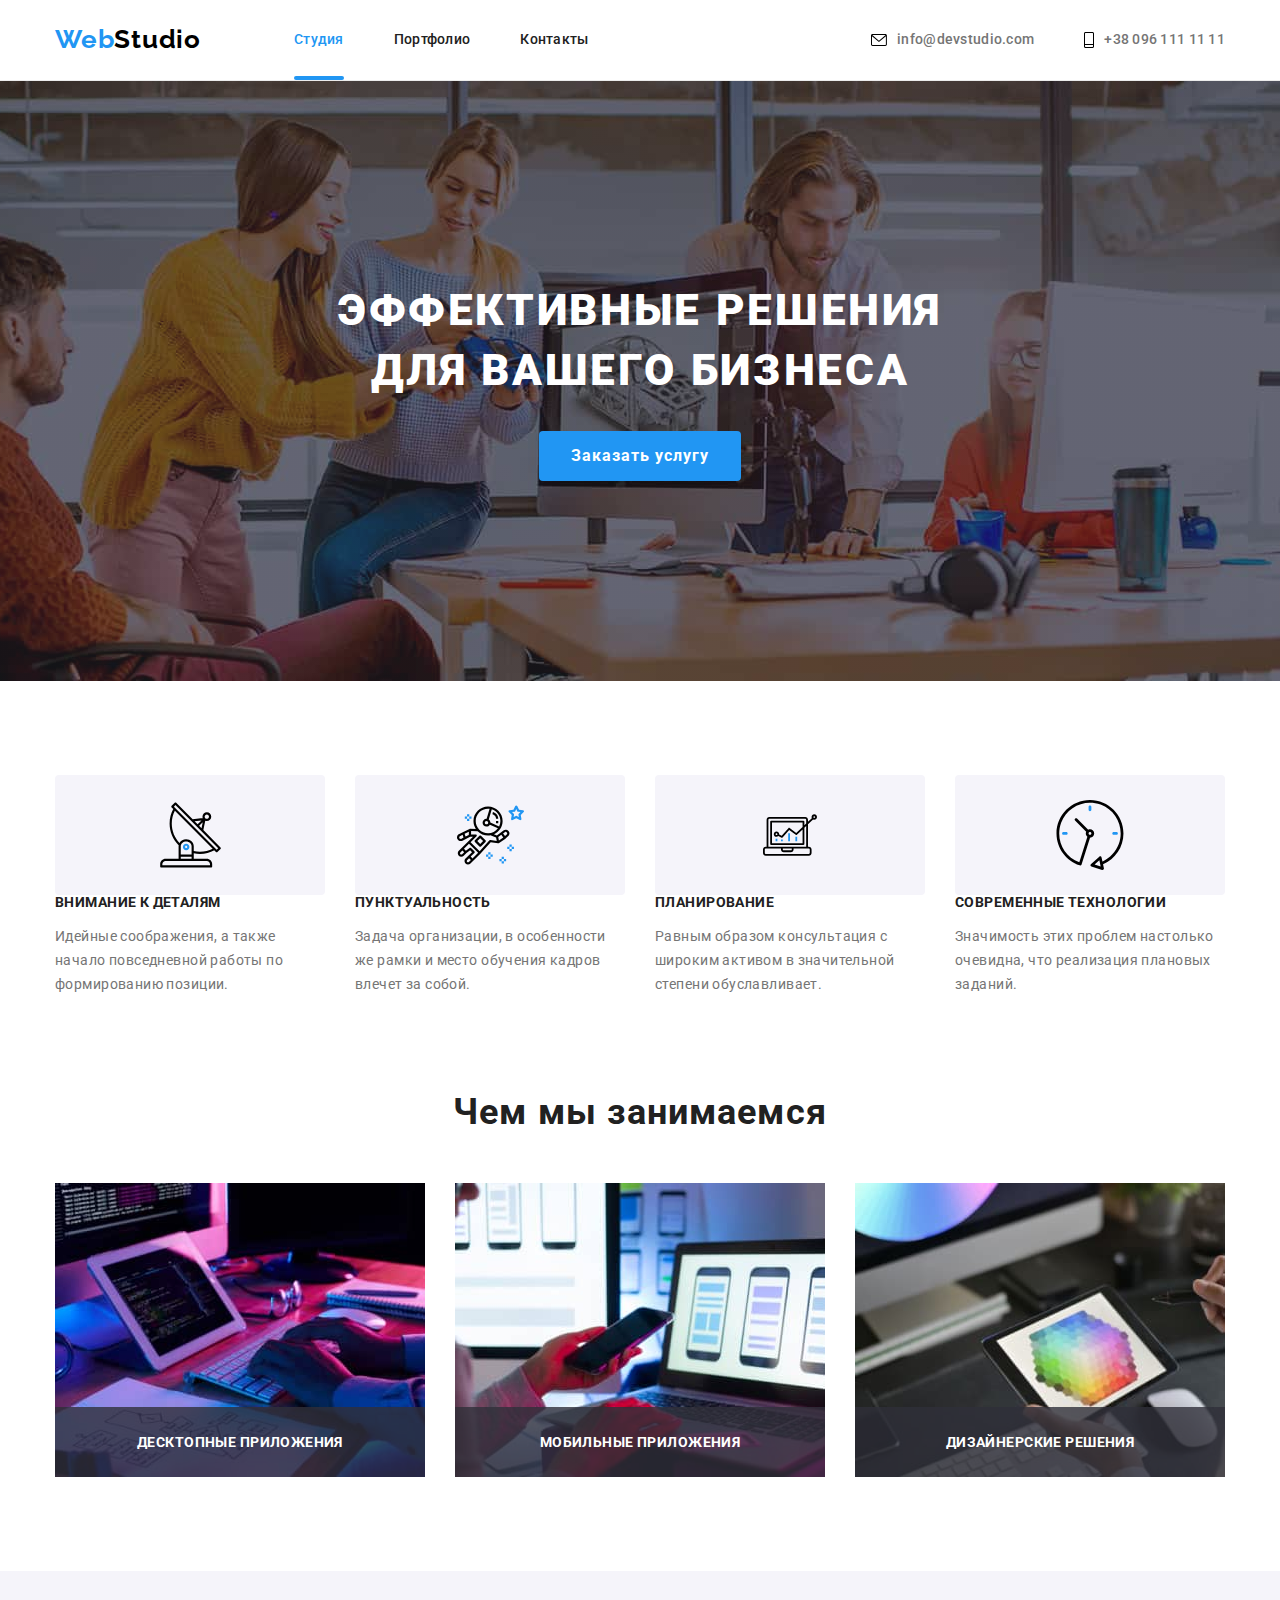
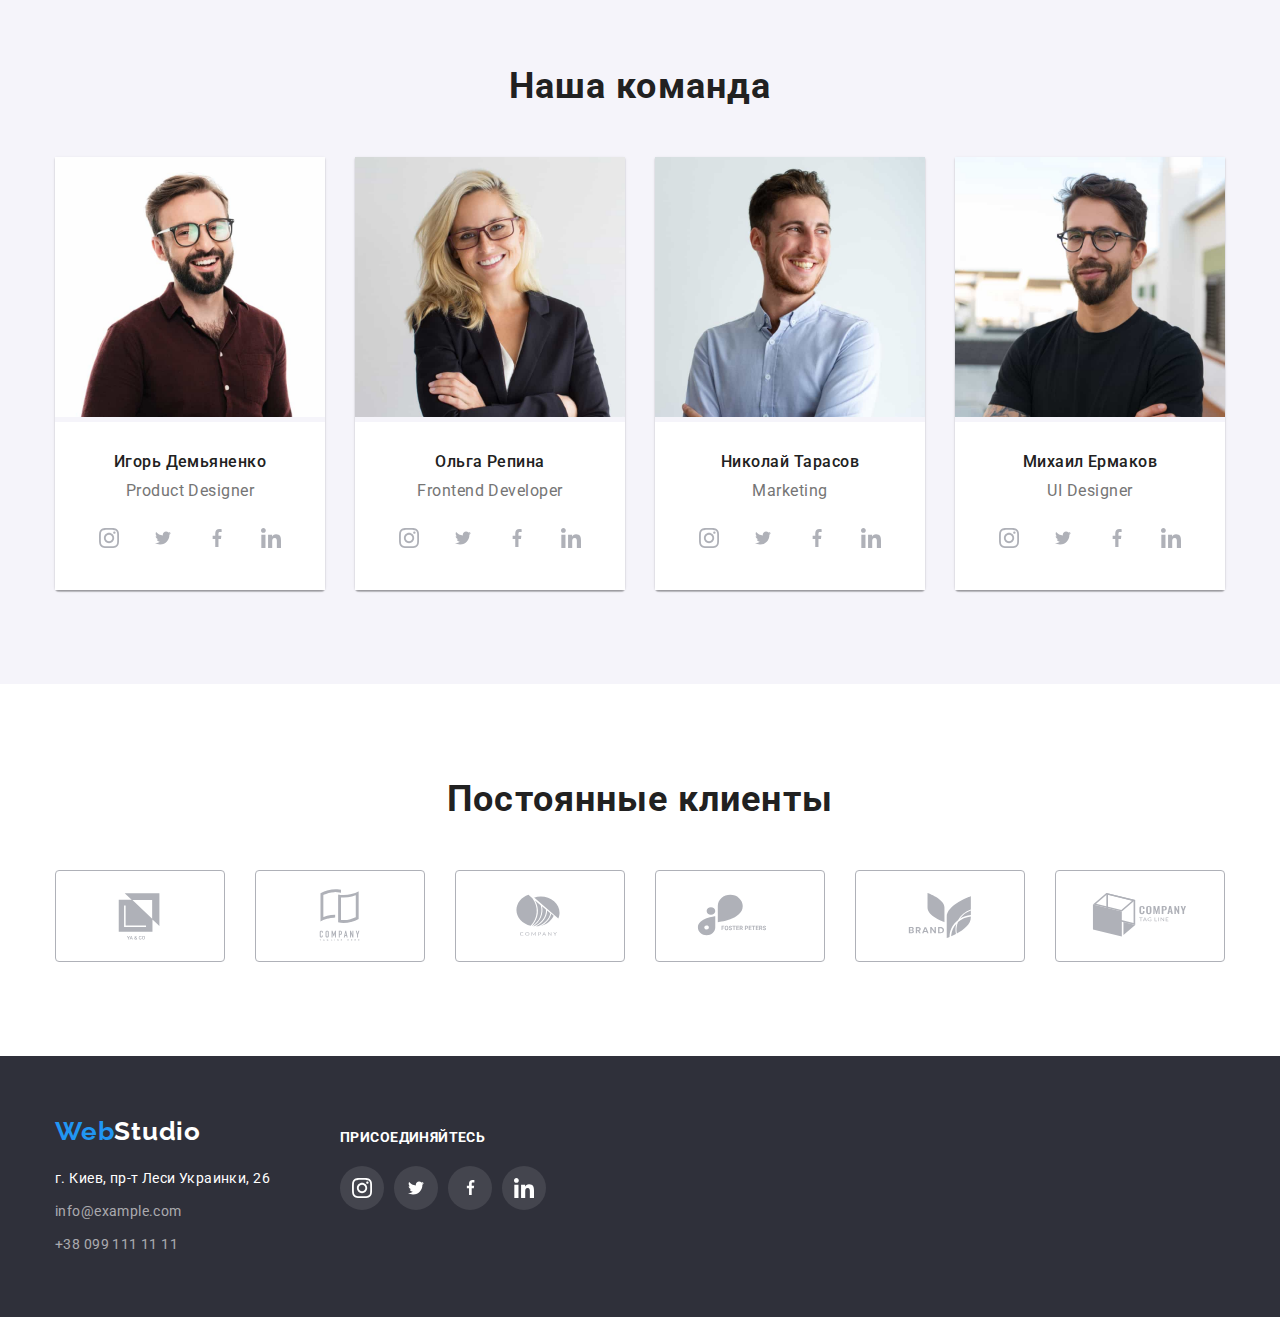
==== commit d44c31df: "выровнял fuctions" ====
--- a/index.html
+++ b/index.html
@@ -137,6 +137,7 @@
             <li class="item">
               <div class="functions-card">
                 <img
+                  class="functions-pic"
                   src="./images/code.jpg"
                   alt="пишется код"
                   class="hren"
@@ -148,6 +149,7 @@
             <li class="item">
               <div class="functions-card">
                 <img
+                  class="functions-pic"
                   src="./images/ma.jpg"
                   alt="мобильные приложения"
                   width="370"
@@ -158,6 +160,7 @@
             <li class="item">
               <div class="functions-card">
                 <img
+                  class="functions-pic"
                   src="./images/design.jpg"
                   alt="выбирается цвет для дизайна"
                   width="370"
--- a/styles/styles.css
+++ b/styles/styles.css
@@ -313,6 +313,41 @@
     margin-bottom: 30px;
     background: #F5F4FA;
     border-radius: 4px;
+    margin: 0;
+    padding: 0;
+}
+
+.functions-card {
+    position: relative;
+    border: none;
+}
+
+.function-title {
+    display: flex;
+    align-items: center;
+    justify-content: center;
+    position: absolute;
+    bottom: 0;
+    left: 0;
+
+    font-weight: 700;
+    font-size: 14px;
+    line-height: 16px;
+    text-align: center;
+    letter-spacing: 0.03em;
+    text-transform: uppercase;
+    margin: 0;
+    padding: 0;
+
+    color: var(--hero-text-color);
+    background: rgba(47, 48, 58, 0.8);
+    min-width: 370px;
+    padding-top: 27px;
+    padding-bottom: 27px;
+}
+
+.functions-pic {
+    margin-bottom: -4px;
 }
 
 .feature,
@@ -324,12 +359,11 @@
 .feature,
 .functions {
     justify-content: space-between;
-
-}
-
-.functions .item {
+}
+
+/* .functions .item {
     margin-bottom: -4px;
-}
+} */
 
 /* .functions .item+.item {
     margin-left: 30px;
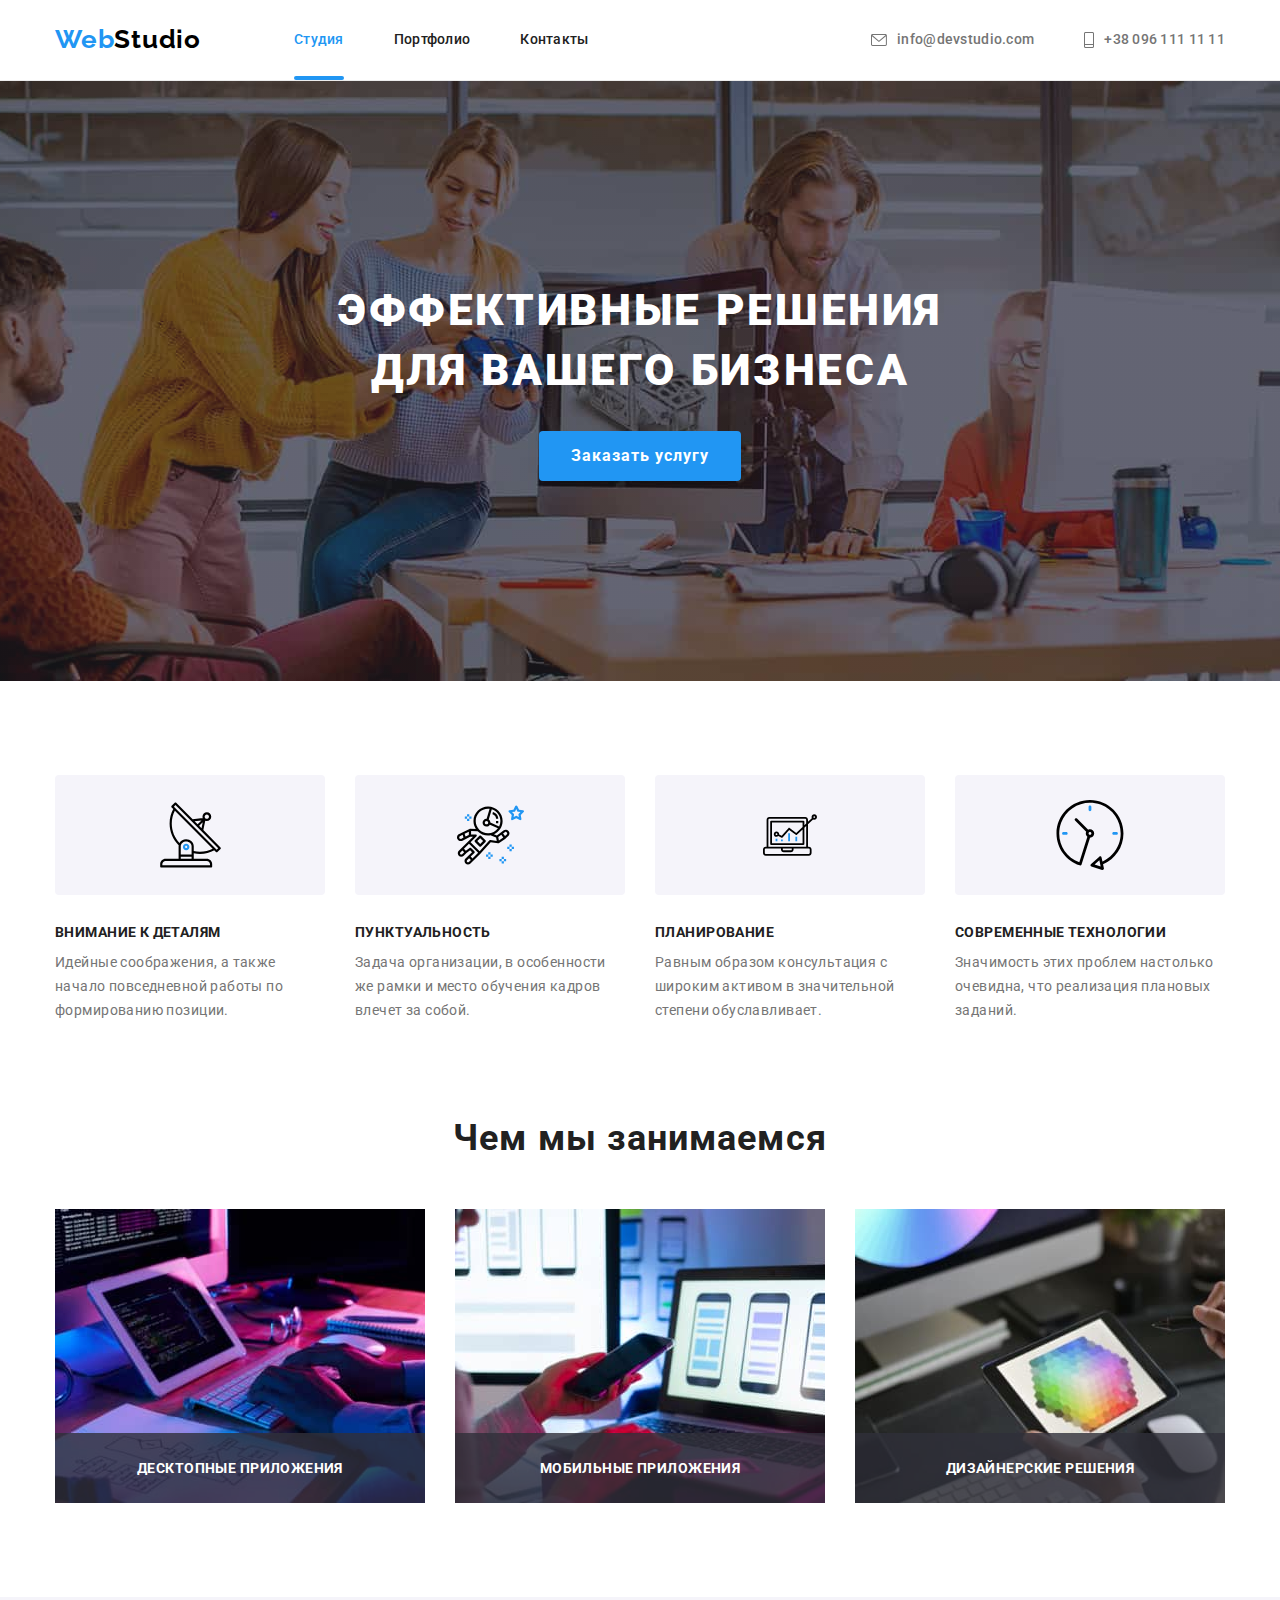
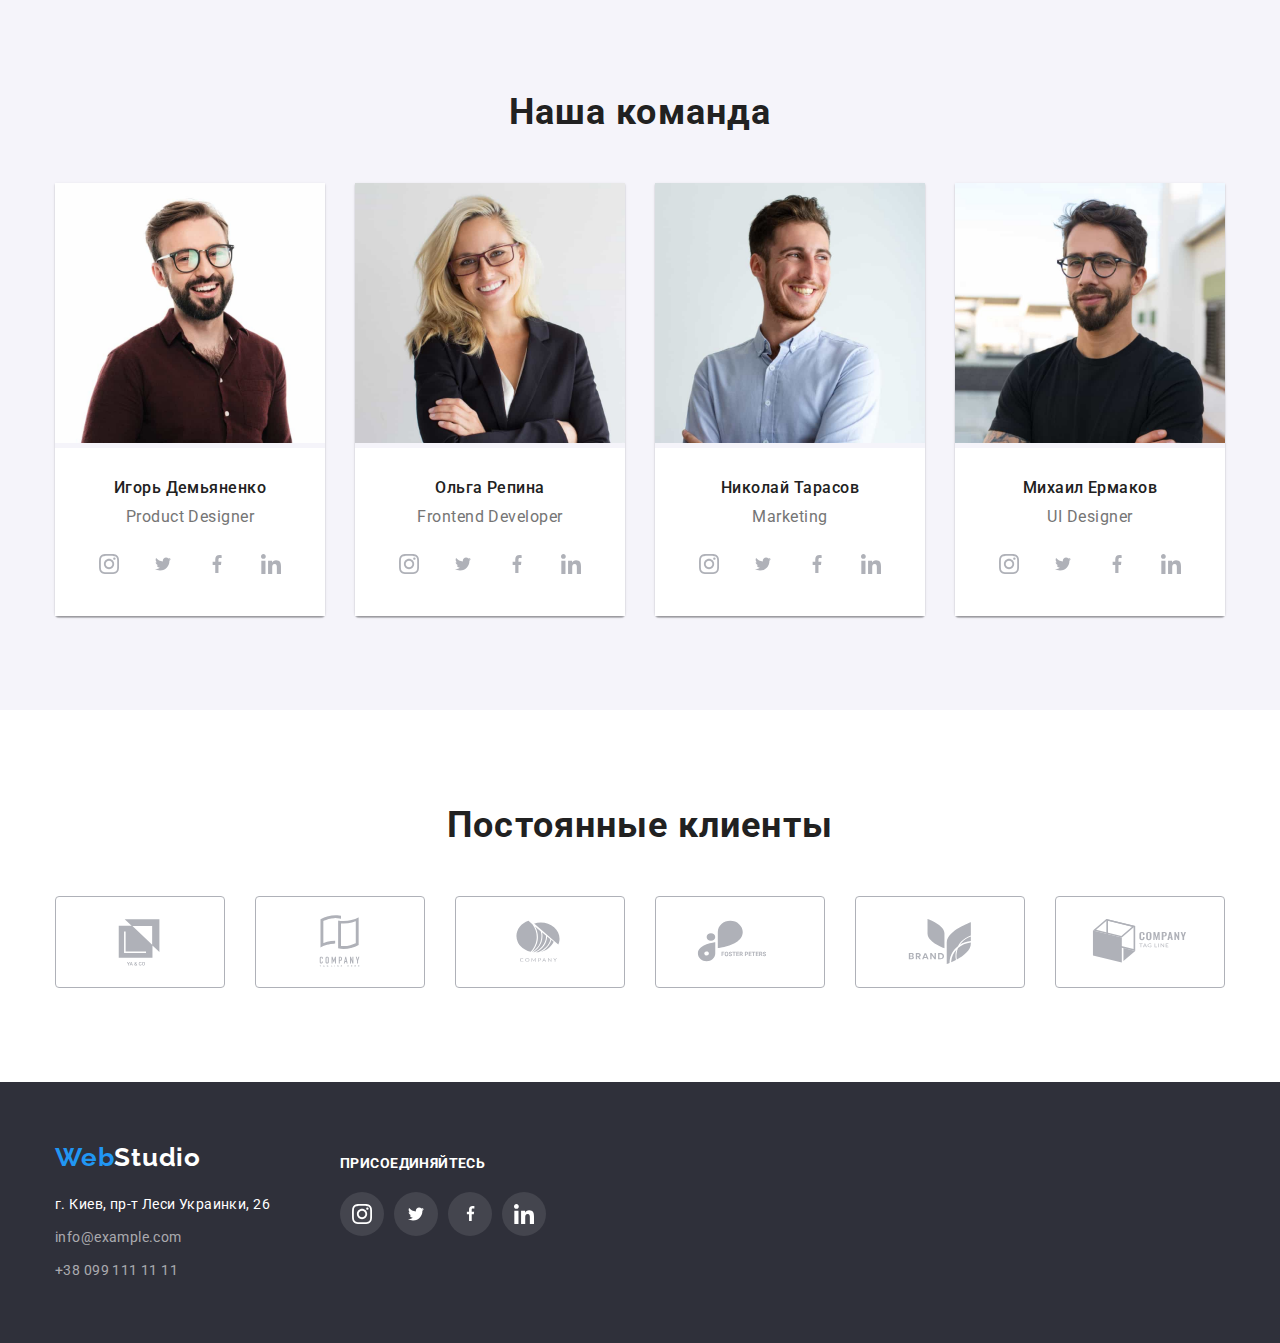
==== commit f2fa68de: "Корректировки" ====
--- a/index.html
+++ b/index.html
@@ -462,9 +462,9 @@
         </div>
       </div>
     </footer>
+    <!-- backdrop 1 -->
     <div class="backdrop is-hidden" data-modal>
       <div class="modal" data-modal>
-        <p></p>
         <button class="reset-btn" type="button" data-modal-close>
           <svg class="bd-close-icon" width="50px" height="14px">
             <use href="./images/icons.svg#close"></use>
--- a/styles/styles.css
+++ b/styles/styles.css
@@ -203,7 +203,9 @@
 .header-contacts {
     display: flex;
     align-items: center;
+    justify-content: center;
     cursor: pointer;
+    fill: var(--secondaty-text-color);
 
     color: var(--secondaty-text-color);
 }
@@ -315,6 +317,7 @@
     border-radius: 4px;
     margin: 0;
     padding: 0;
+    margin-bottom: 30px;
 }
 
 .functions-card {
@@ -377,6 +380,7 @@
     text-transform: uppercase;
 
     margin-top: 0;
+    margin-bottom: 10px;
 }
 
 
@@ -827,8 +831,8 @@
     top: 50%;
     left: 50%;
     transform: translate(-50%, -50%) scale(1);
-    width: 528px;
-    height: 581px;
+    min-width: 528px;
+    min-height: 581px;
 
     transition-duration: 1000ms;
     transition-timing-function: cubic-bezier(0.4, 0, 0.2, 1);
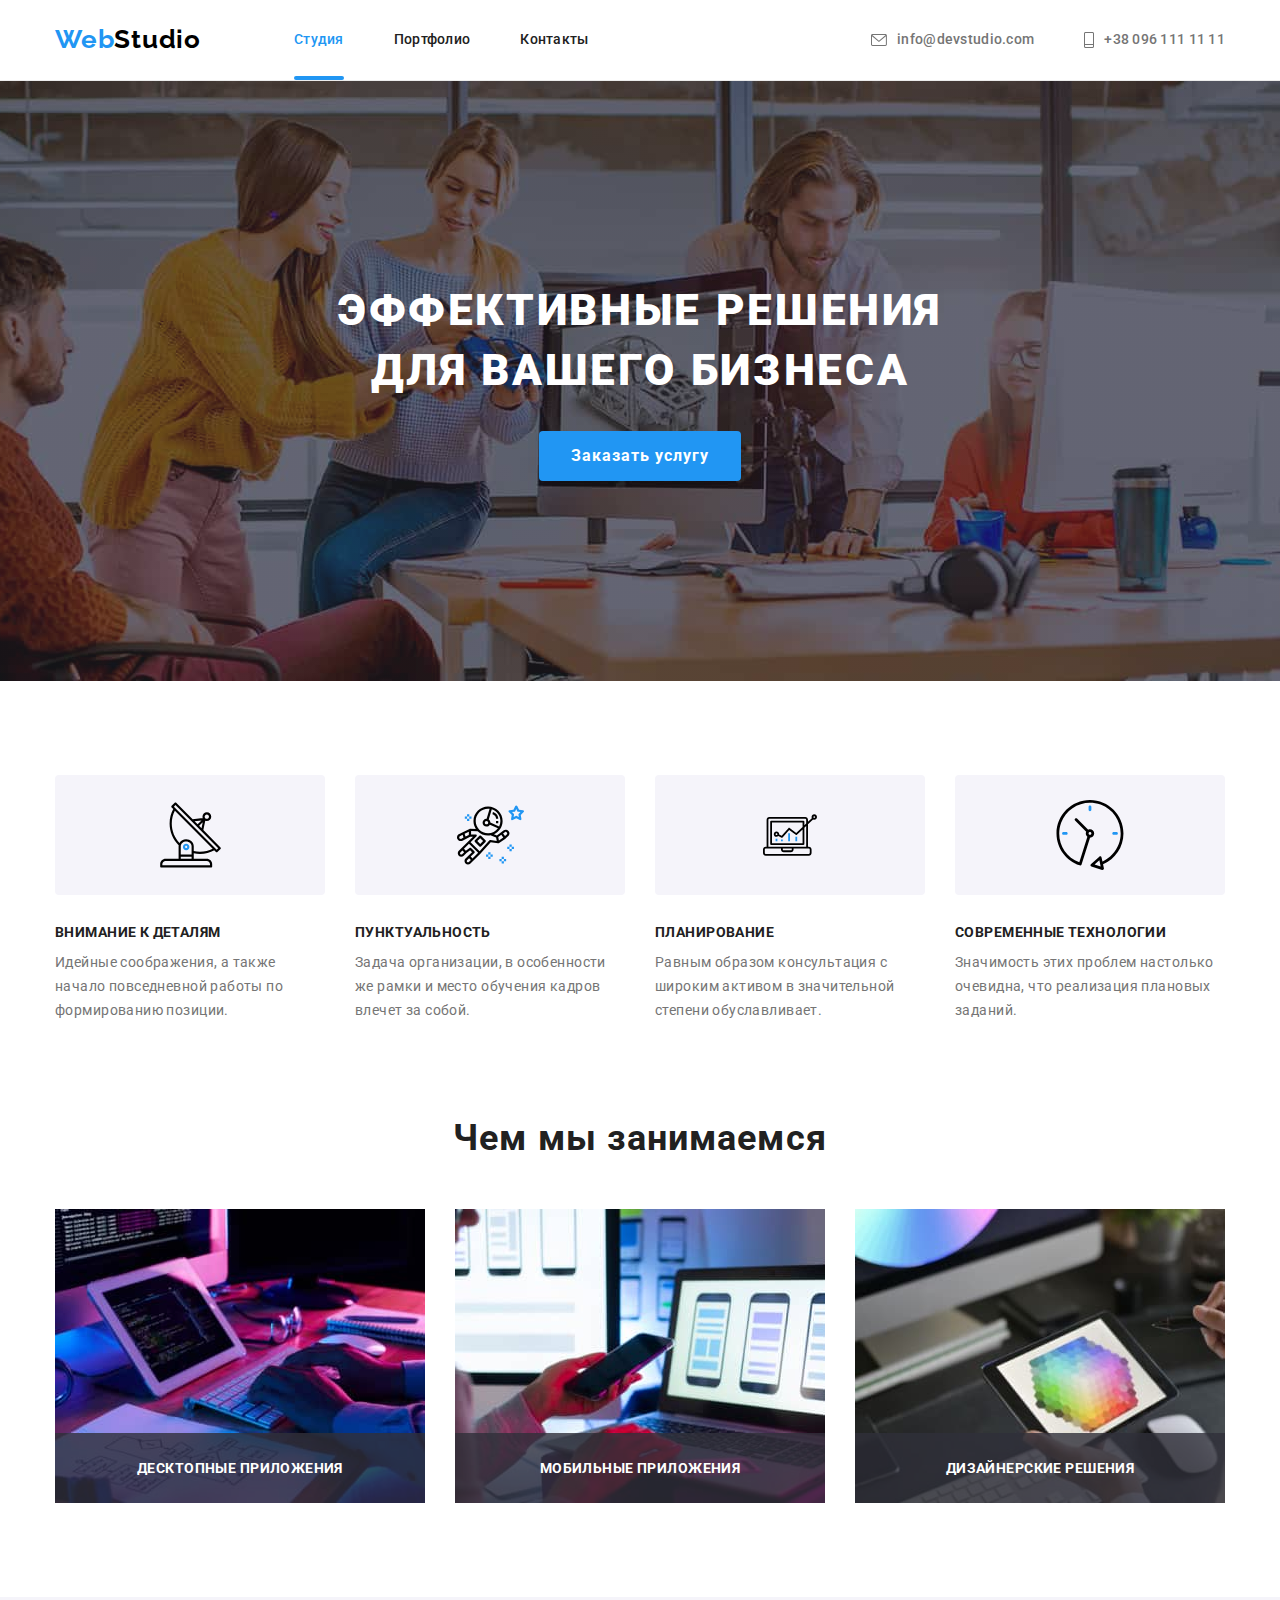
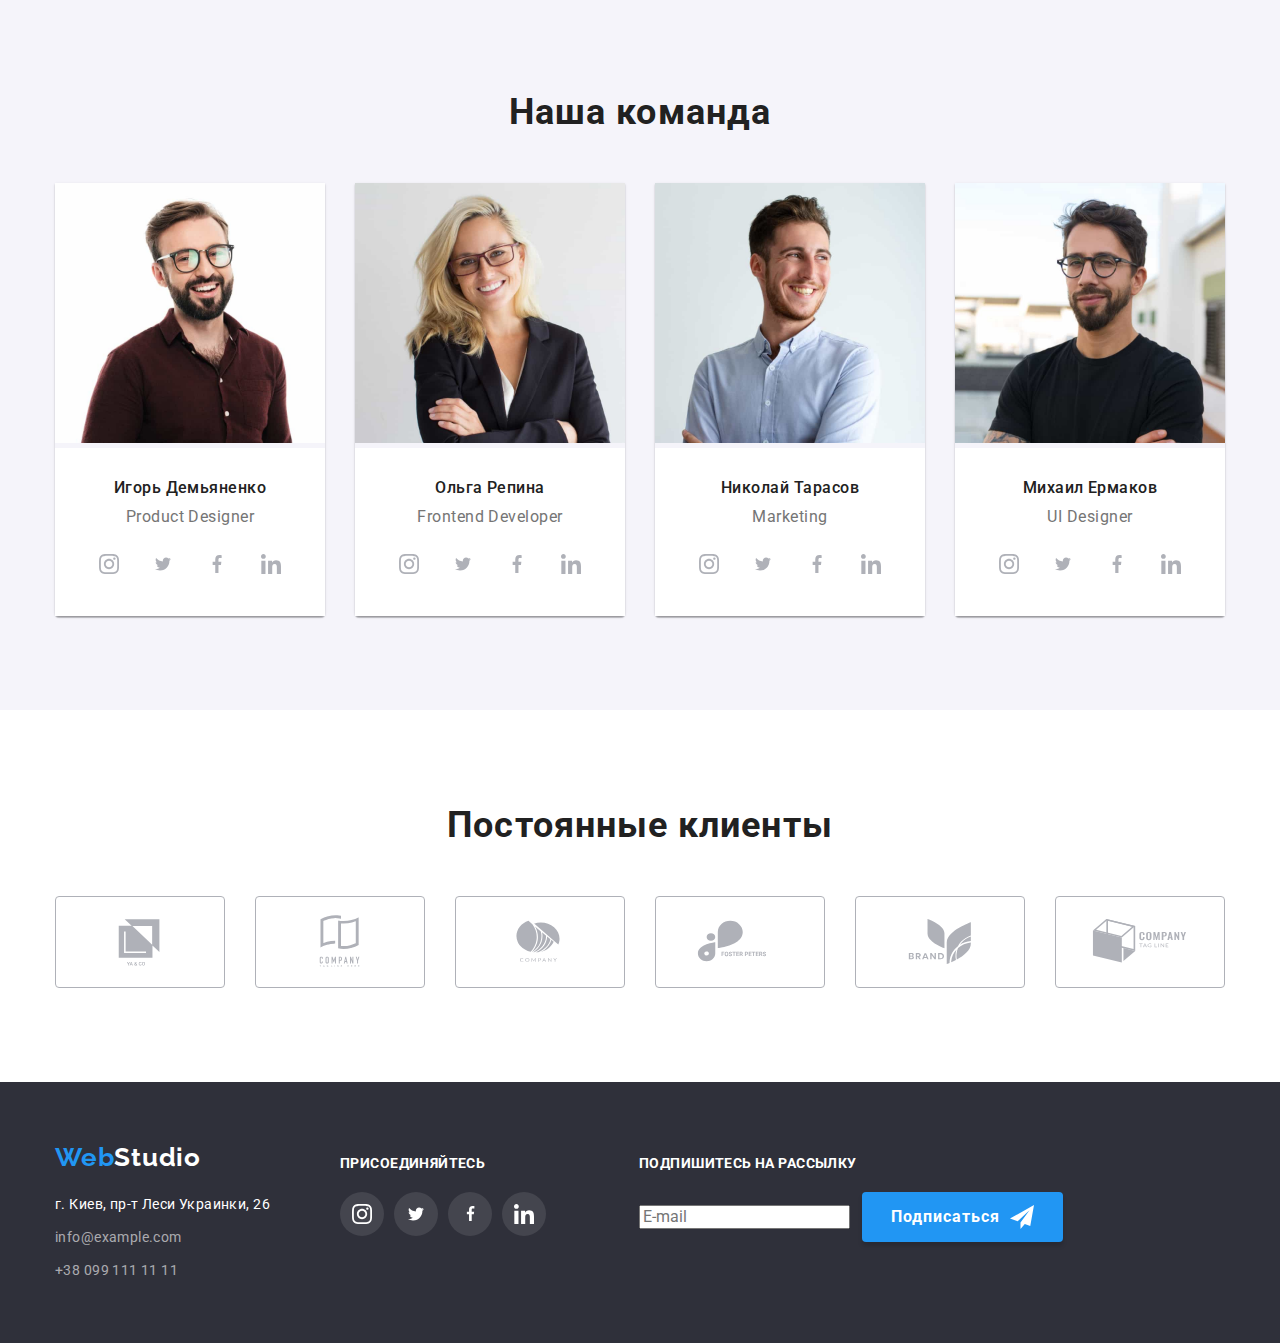
==== commit c80db02f: "исправлены баги" ====
--- a/index.html
+++ b/index.html
@@ -460,6 +460,27 @@
             </li>
           </ul>
         </div>
+        <div>
+          <h3 class="footer-email-title">Подпишитесь на рассылку</h3>
+          <div class="footer-email-input">
+          <form class="footer-email-form">
+            <label class="" for="email">
+              <input
+                type="email"
+                name="email"
+                id="email"
+                placeholder="E-mail"
+              />
+            </label>
+            <button class="footer-imput-btn" type="submit">
+              <span>Подписаться</span>
+              <svg class="footer-email-icon" width="24px" height="24px">
+                <use href="./images/icons.svg#send"></use>
+              </svg>
+            </button>
+            </div>
+          </form>
+        </div>
       </div>
     </footer>
     <!-- backdrop 1 -->
@@ -470,6 +491,29 @@
             <use href="./images/icons.svg#close"></use>
           </svg>
         </button>
+        <form class="form-list" name="recall-form" novalidate>
+          <p class="form-title">Оставьте свои данные, мы вам перезвоним</p>
+          <label class="form-item" for="user-name">Имя</label>
+          <input type="text" name="name" id="user-name" autofocus /><br />
+          <label class="form-item" for="user-tel">Телефон</label>
+          <input type="tel" name="phone-number" id="user-tel" /><br />
+          <label class="form-item" for="email">Почта</label>
+          <input type="emeil" name="email" id="email" /><br />
+          <label class="form-item" for="comment">Комментарий</label>
+          <input type="text" name="comment" placeholder="Введите текст" />
+          <br />
+          <input type="checkbox" name="" id="" />
+
+          <!-- <p class="form-text">
+            Соглашаюсь с рассылкой и принимаю
+            <a class="form-link" href="">Условия договора</a>
+          </p> -->
+            <label for="checkbox">
+            Соглашаюсь с рассылкой и принимаю
+            <a class="form-link" href="">Условия договора</a>
+          </label>
+          <button class="form-btn" type="submit">Отправить</button>
+        </form>
       </div>
     </div>
     <script src="./js/modal.js"></script>
--- a/styles/styles.css
+++ b/styles/styles.css
@@ -151,6 +151,8 @@
 
 .site-nav {
     display: flex;
+    align-items: center;
+    justify-content: center;
     margin-left: 93px;
 }
 
@@ -491,9 +493,6 @@
     transition-delay: 0ms;
 }
 
-
-
-
 .team-link:hover,
 .team-link:focus {
     fill: var(--hero-text-color);
@@ -596,8 +595,12 @@
 }
 
 /* footer social networks */
-
-.footer-title {
+.footer-socials-box {
+    margin-right: 93px;
+}
+
+.footer-title,
+.footer-email-title {
     font-weight: 700;
     font-size: 14px;
     line-height: 1.14;
@@ -647,6 +650,49 @@
 .footer-socials-link:hover,
 .footer-socials-link:focus {
     background-color: var(--accent-color);
+    fill: var(--hero-text-color);
+}
+
+/* footer-email-input */
+.footer-email-input {
+
+    /* display: inline;
+    justify-content: center;
+    align-items: center; */
+
+
+    /* gap: 12px;*/
+}
+
+.footer-email-form {
+    display: flex;
+    justify-content: center;
+    align-items: center;
+    gap: 12px;
+}
+
+.footer-imput-btn {
+    display: flex;
+    justify-content: center;
+    align-items: center;
+    gap: 10px;
+    padding: 10px 29px;
+
+    font-weight: 700;
+    font-size: 16px;
+    line-height: 1.89;
+    display: flex;
+    align-items: center;
+    text-align: center;
+    letter-spacing: 0.06em;
+
+    background: var(--accent-color);
+    box-shadow: 0px 4px 4px rgba(0, 0, 0, 0.15);
+    border-radius: 4px;
+    color: #FFFFFF;
+    border: none;
+    cursor: pointer;
+
     fill: var(--hero-text-color);
 }
 
